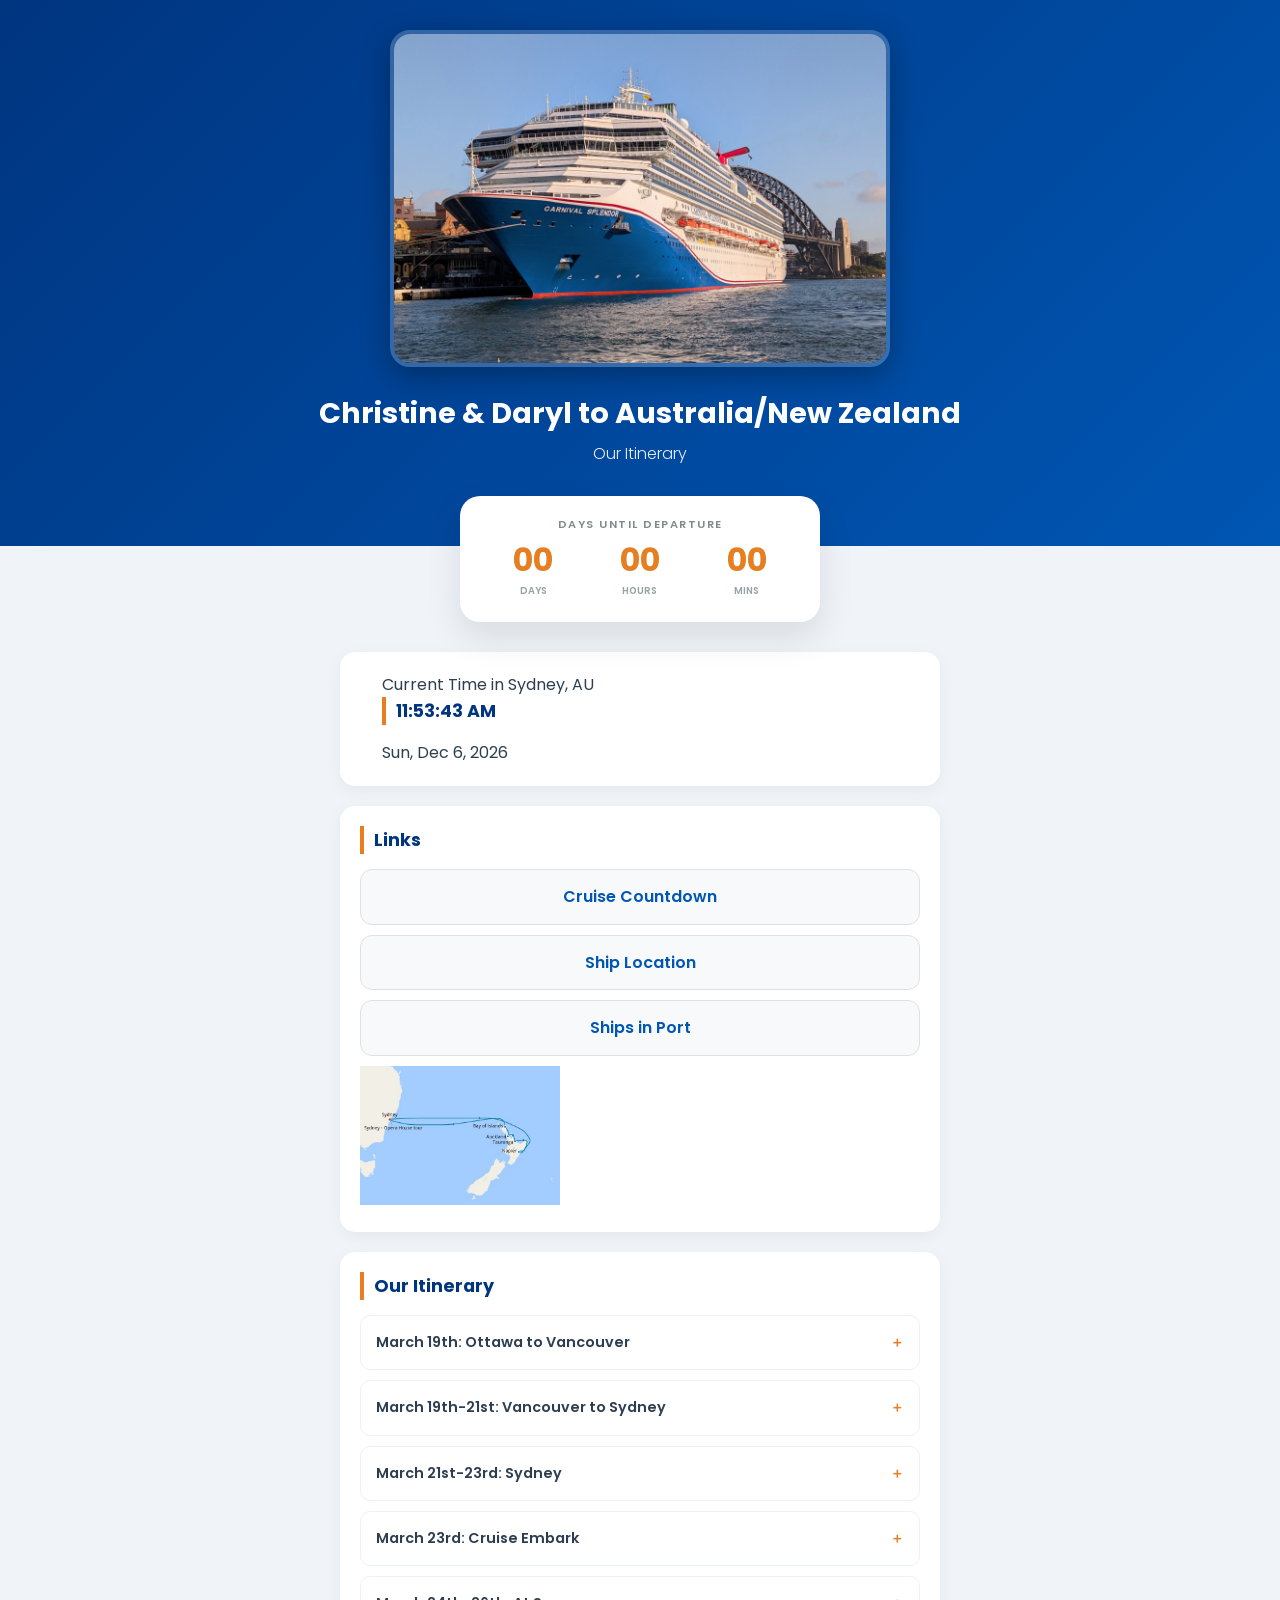
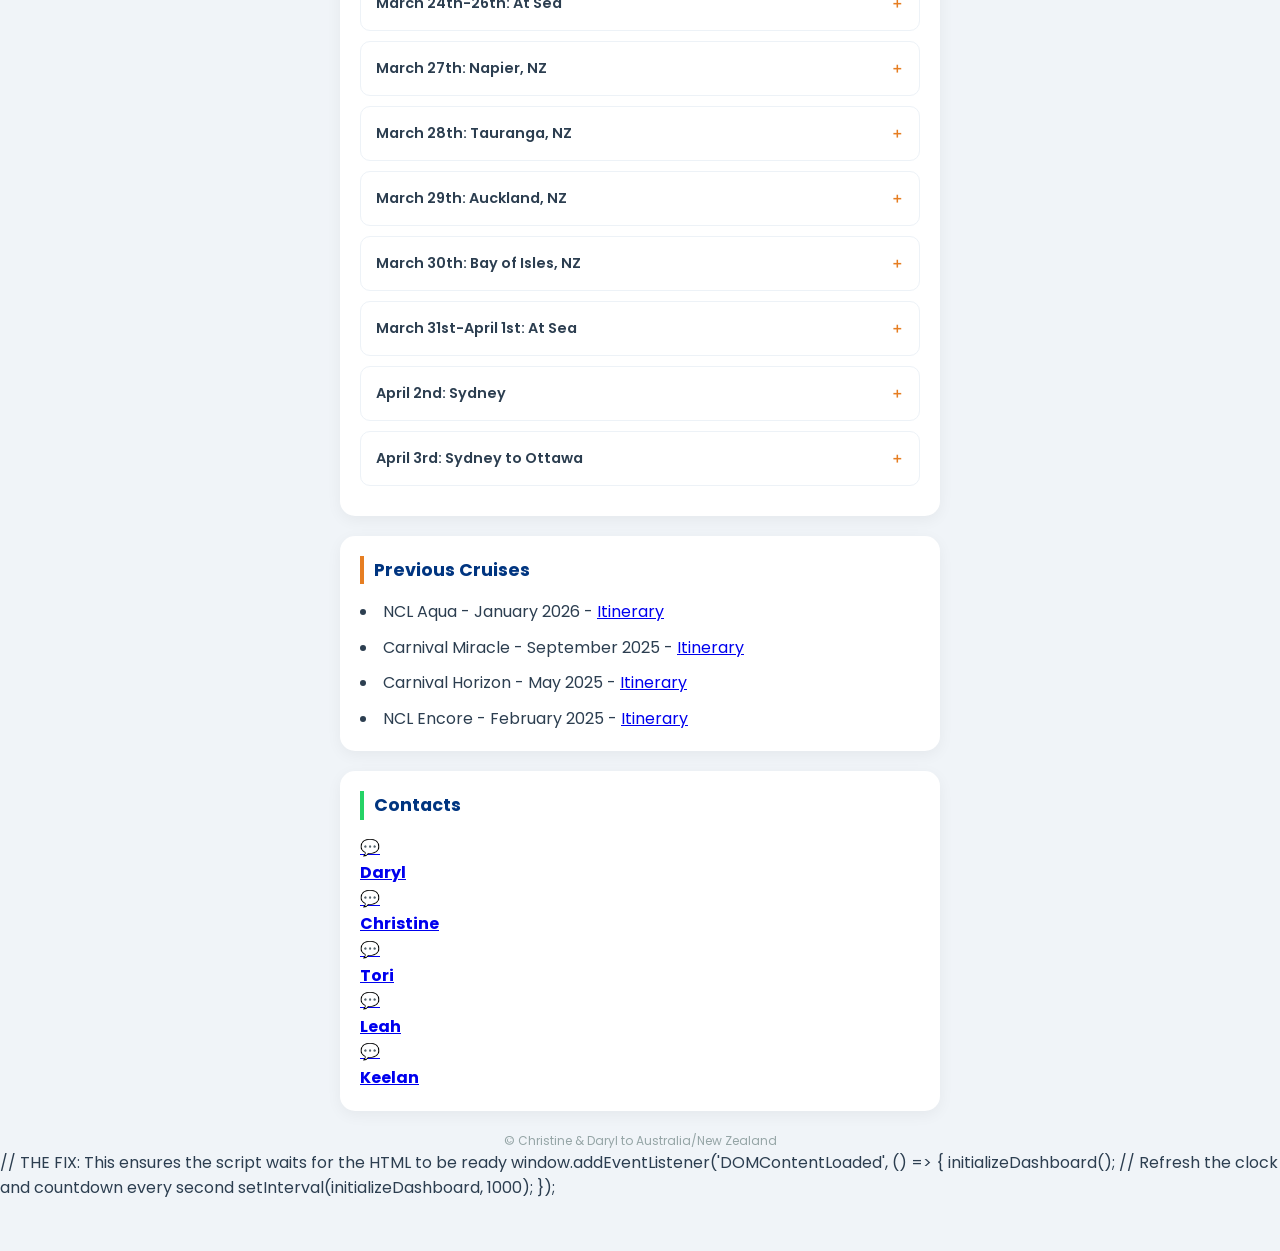
==== index.html @ aeb668e0 "Add files via upload" ====
<!DOCTYPE html>
<html lang="en">
<head>
    <meta charset="UTF-8">
    <meta name="viewport" content="width=device-width, initial-scale=1.0">
    <title>Christine & Daryl to Australia/New Zealand</title>
    <link href="https://fonts.googleapis.com/css2?family=Poppins:wght@400;600;700&display=swap" rel="stylesheet">
    
    <style>
        /* --- 1. GLOBAL RESET & BASE --- */
        * { margin: 0; padding: 0; box-sizing: border-box; }
        
        body {
            font-family: 'Poppins', sans-serif;
            background-color: #f0f4f8;
            color: #2c3e50;
            line-height: 1.6;
            padding-bottom: 40px;
        }

        /* --- 2. HEADER & HERO IMAGE --- */
        header {
            background: linear-gradient(135deg, #003580 0%, #0056b3 100%);
            color: white;
            padding: 30px 20px 80px 20px; /* Space for countdown overlap */
            text-align: center;
        }

        .hero-container {
            max-width: 500px;
            margin: 0 auto 15px auto;
        }

        .hero-img {
            width: 100%;
            height: auto;
            border-radius: 20px;
            border: 4px solid rgba(255, 255, 255, 0.2);
            box-shadow: 0 10px 30px rgba(0,0,0,0.3);
        }

        header h1 { font-size: 1.8rem; margin-bottom: 5px; }
        header p { font-weight: 300; opacity: 0.9; }

        /* --- 3. COUNTDOWN CARD --- */
        .countdown-wrap {
            max-width: 400px;
            margin: -50px auto 30px auto;
            padding: 0 20px;
            position: relative;
            z-index: 10;
        }

        .countdown-card {
            background: white;
            padding: 20px;
            border-radius: 20px;
            text-align: center;
            box-shadow: 0 15px 35px rgba(0,0,0,0.1);
        }

        .countdown-label {
            font-size: 0.7rem;
            text-transform: uppercase;
            letter-spacing: 1.5px;
            color: #7f8c8d;
            margin-bottom: 10px;
            font-weight: 600;
        }

        #timer { display: flex; justify-content: space-around; }
        .time-num { display: block; font-size: 2rem; font-weight: 700; color: #e67e22; line-height: 1; }
        .label { font-size: 0.6rem; color: #95a5a6; text-transform: uppercase; font-weight: 600; }

        /* --- 4. CONTENT LAYOUT --- */
        .container { width: 92%; max-width: 600px; margin: 0 auto; }
        
        .card {
            background: white;
            padding: 20px;
            border-radius: 15px;
            margin-bottom: 20px;
            box-shadow: 0 4px 15px rgba(0,0,0,0.05);
        }

        h2 { font-size: 1.1rem; color: #003580; margin-bottom: 15px; border-left: 4px solid #e67e22; padding-left: 10px; }

        /* --- 5. BUTTON STACK --- */
        .btn-stack { display: flex; flex-direction: column; gap: 10px; }
        .btn {
            text-decoration: none;
            padding: 14px;
            border-radius: 12px;
            text-align: center;
            font-weight: 600;
            background: #f8f9fa;
            color: #0056b3;
            border: 1px solid #dee2e6;
            transition: 0.2s;
        }
        .btn.primary { background: #003580; color: white; border: none; }
        .btn:active { transform: scale(0.98); }

        /* --- 6. ACCORDION ITINERARY --- */
        details {
            background: #fdfdfd;
            border: 1px solid #edf2f7;
            border-radius: 10px;
            margin-bottom: 10px;
        }

        summary {
            padding: 15px;
            cursor: pointer;
            display: flex;
            justify-content: space-between;
            align-items: center;
            font-size: 0.9rem;
            font-weight: 600;
            list-style: none;
        }

        summary::after { content: '＋'; color: #e67e22; }
        details[open] summary::after { content: '－'; }

        .details-content { padding: 0 15px 15px 15px; font-size: 0.85rem; color: #4a5568; }

        .info-links { display: flex; flex-direction: column; gap: 8px; margin-top: 10px; }
        .info-links a {
            color: #0056b3;
            text-decoration: none;
            font-weight: 600;
            background: #f0f7ff;
            padding: 8px 12px;
            border-radius: 6px;
            text-align: center;
        }

        footer { text-align: center; color: #95a5a6; font-size: 0.75rem; margin-top: 20px; }
		/* --- BASE STYLES --- */
        * { margin: 0; padding: 0; box-sizing: border-box; }
        body { font-family: 'Poppins', sans-serif; background-color: #f0f4f8; padding-bottom: 50px; }
        .container { width: 92%; max-width: 600px; margin: 0 auto; }
        .card { background: white; padding: 20px; border-radius: 15px; margin-bottom: 20px; box-shadow: 0 4px 15px rgba(0,0,0,0.05); }

        /* --- THE ITINERARY ITEMS --- */
        details.itinerary-item {
            background: #ffffff;
            border: 1px solid #edf2f7;
            border-radius: 10px;
            margin-bottom: 10px;
            overflow: hidden;
            display: block;
        }

        summary {
            padding: 15px;
            cursor: pointer;
            display: flex;
            justify-content: space-between;
            align-items: center;
            font-weight: 600;
            list-style: none;
        }

        /* --- THE HIGHLIGHT (TODAY) --- */
        /* We use the full path to ensure it overrides everything */
        html body details.itinerary-item.today-highlight {
            border: 3px solid #f1c40f !important;
            background-color: #fffde7 !important;
            box-shadow: 0 0 20px 5px rgba(241, 196, 15, 0.4) !important;
            position: relative;
            z-index: 99;
        }

        /* The Yellow Badge */
        html body details.itinerary-item.today-highlight summary::before {
            content: "TODAY";
            display: inline-block;
            background-color: #f1c40f !important;
            color: #000 !important;
            font-size: 0.65rem;
            font-weight: 800;
            padding: 4px 8px;
            border-radius: 4px;
            margin-right: 12px;
            line-height: 1;
        }

        /* Ensure the summary background matches when open */
        html body details.itinerary-item.today-highlight[open] summary {
            background-color: #fffde7 !important;
        }

        .details-content { padding: 15px; border-top: 1px solid #f7fafc; }
        .thumb-img { width: 100%; height: 120px; object-fit: cover; border-radius: 8px; margin-bottom: 10px; }
    </style>
</head>
<body>

    <header>
        <div class="hero-container">
            <img src="./images/Carnival_Splendor.jpg" alt="Cruise Ship" class="hero-img">
        </div>
        <h1>Christine & Daryl to Australia/New Zealand</h1>
        <p>Our Itinerary</p>
    </header>

    <div class="countdown-wrap">
        <div class="countdown-card">
            <p class="countdown-label">Days Until Departure</p>
            <div id="timer">
                <div class="time-segment"><span class="time-num" id="days">00</span><span class="label">Days</span></div>
                <div class="time-segment"><span class="time-num" id="hours">00</span><span class="label">Hours</span></div>
                <div class="time-segment"><span class="time-num" id="mins">00</span><span class="label">Mins</span></div>
            </div>
        </div>
    </div>
	
    
</div>
    <main class="container">
	
        <section class="card">
		<div class="container">
			<div id="time-display-card" class="time-card">
				<span class="location-label" id="location-label">Sydney, AUS 🇦🇺</span>
        
				<h2 id="clock-time">00:00:00</h2>
        
				<p id="clock-date">Loading...</p>
			</div>
		</div>
		</section>

        
    </div>
		<section class="card">
            <h2>Links</h2>
            <div class="btn-stack">
                <a href="Splendor-Countdown.html" class="btn" target="_blank">Cruise Countdown</a>
                <a href="https://www.cruisemapper.com/?imo=9333163" class="btn" target="_blank">Ship Location</a>
                <a href="https://www.cruisetimetables.com/portloadscarnivalsplendor-23mar2026-02apr2026.html" class="btn">Ships in Port</a>
				<a href="./images/splendor_itinerary.jpg" target="_blank"><img src="./images/splendor_itinerary.jpg" alt="Thumbnail" style="width: auto; height: auto; max-width: 200px;"></a>
            </div>
        </section>
	</div>
        <section class="card">
            <h2>Our Itinerary</h2>
            
			<details class="itinerary-item" data-date="2026-03-19">
                <summary>March 19th: Ottawa to Vancouver</summary>
                <div class="details-content">
                    <p> YOW Departure: 5:50PM<br>
                        YVR Arrival: 8:00PM</p>
                    <div class="info-links">
                        <a href="https://www.flightaware.com/live/flight/ACA345" target="_blank">YOW - YVR AC345</a>
                    </div>
                </div>
            </details>
            <details class="itinerary-item" data-date="2026-03-20">
                <summary>March 19th-21st: Vancouver to Sydney</summary>
                <div class="details-content">
                    <p> YVR Departure: 10:40PM<br>
                        SYD Arrival: 8:35am </p>
                    <div class="info-links">
                        <a href="https://www.flightaware.com/live/flight/ACA33" target="_blank">YVR - SYD AC33</a>
                    </div>
                </div>
            </details>
            <details class="itinerary-item" data-date="2026-03-21,2026-03-22">
                <summary>March 21st-23rd: Sydney</summary>
                <div class="details-content">
                    <p> Sightseeing<br>
					<a href="https://andersonstours.com.au/activity/large-coach-all-inclusive-blue-mountain-day-tour/">Blue Mountain Tour</a></p>
                    <div class="info-links">
                        <a href="https://www.accuweather.com/en/au/sydney/22889/weather-forecast/22889?city=sydney">Sydney Weather</a>
						<a href="https://maps.app.goo.gl/Uy7MYtoJEv9Wz2nM7">Hotel - YHA Sydney Harbour</a><br>
                    </div>
                </div>
            </details>
			<details class="itinerary-item" data-date="2026-03-23">
                <summary>March 23rd: Cruise Embark</summary>
                <div class="details-content">
                    <p> Port of Sydney - Carnival Splendor<br>
              
                        Departure: 4:00 PM  </p>
                    <div class="info-links">
						<a href="https://www.youtube.com/watch?v=5uZa3-RMFos">Sydney Harbour Webcam</a>
						<a href="https://www.thesebelquaywestsydney.com.au/live-webcam">Sydney Harbour Webcam - alternate</a>
                    </div>
                </div>
            </details>
			<details class="itinerary-item" data-date="2026-03-24,2026-03-25,2026-03-26">
                <summary>March 24th-26th: At Sea</summary>
                <div class="details-content">
                    <p>  </p>
                    <div class="info-links">
                        <a href="https://www.cruisemapper.com/?imo=9333163" class="btn" target="_blank">Ship Location</a>
                    </div>
                </div>
            </details>
			<details class="itinerary-item" data-date="2026-03-27">
                <summary>March 27th: Napier, NZ</summary>
                <div class="details-content">
                    <p> Arrival: 7:00 AM<br>Departure: 3:00 PM </p>
                    <div class="info-links">
                        <a href="https://www.accuweather.com/en/nz/napier/248572/weather-forecast/248572">Napier Weather </a>
                    </div>
                </div>
            </details>
			<details class="itinerary-item" data-date="2026-03-28">
                <summary>March 28th: Tauranga, NZ</summary>
                <div class="details-content">
                    <p> Arrival: 10:00 AM<br>Departure: 9:00 PM<br>
					<a href="https://www.carnival.com/shore-excursions/tauranga/national-kiwi-hatchery--new-zealand-farm-tour-944035">Kiwi Hatchery/Farm Tour </a></p>
                    <div class="info-links">
                        <a href="https://www.accuweather.com/en/nz/tauranga/246959/weather-forecast/246959">Tauranga Weather </a>
                    </div>
                </div>
            </details>
			<details class="itinerary-item" data-date="2026-03-29">
                <summary>March 29th: Auckland, NZ</summary>
                <div class="details-content">
                    <p> Arrival: 8:00 AM<br>
					Departure: 6:00 PM<br>
					<a href="https://www.carnival.com/shore-excursions/auckland/auckland-wine-trail-927001	">Auckland Wine Tour </a>
					 </p>
                    <div class="info-links">
                        <a href="https://www.accuweather.com/en/nz/auckland/252066/weather-forecast/252066">Auckland Weather </a>
                    </div>
                </div>
            </details>
			<details class="itinerary-item" data-date="2026-03-30">
                <summary>March 30th: Bay of Isles, NZ</summary>
                <div class="details-content">
                    <p> Arrival: 7:00 AM<br>Departure: 4:00 PM </p>
                    <div class="info-links">
                        <a href="https://www.accuweather.com/en/nz/russell/249809/weather-forecast/249809">Bay of Isles Weather </a>
                    </div>
                </div>
            </details>
			<details class="itinerary-item" data-date="2026-03-31,2026-04-01">
                <summary>March 31st-April 1st: At Sea</summary>
                <div class="details-content">
                    <p>  </p>
                    <div class="info-links">
                        <a href="https://www.cruisemapper.com/?imo=9333163" class="btn" target="_blank">Ship Location</a>
                    </div>
                </div>
            </details>
			<details class="itinerary-item" data-date="2026-04-02">
                <summary>April 2nd: Sydney</summary>
                <div class="details-content">
                    <p>Sightseeing</p>
                    <div class="info-links">
                        <a href="https://www.accuweather.com/en/au/sydney/22889/weather-forecast/22889?city=sydney">Sydney Weather</a>
						<a href="https://maps.app.goo.gl/Uy7MYtoJEv9Wz2nM7">Hotel - YHA Sydney Harbour</a>
                    </div>
                </div>
            </details>
			<details class="itinerary-item" data-date="2026-04-03,2026-04-04">
                <summary>April 3rd: Sydney to Ottawa</summary>
                <div class="details-content">
                    <p> SYD Departure: 10:20AM<br>
                        YVR Arrival: 6:50AM<br>
						YVR Departure: 8:15AM<br>
                        YOW Arrival: 3:50PM</p>
                    <div class="info-links">
                        <a href="https://www.flightaware.com/live/flight/ACA34" target="_blank">SYD - YVR AC34</a>
						<a href="https://www.flightaware.com/live/flight/ACA342" target="_blank">YVR - YOW AC342</a>
                    </div>
                </div>
            </details>
			
			
        </section>
		<section class="card">
            <h2>Previous Cruises</h2>
            <div class="btn-stack">
                <li>NCL Aqua - January 2026 - <a href="index-aqua-2026.html">Itinerary</a></li>
				<li>Carnival Miracle - September 2025 - <a href="index-miracle-2025.html">Itinerary</a></li>
                <li>Carnival Horizon - May 2025 - <a href="index-horizon-2025.html">Itinerary</a></li>
                <li>NCL Encore - February 2025 -  <a href="index-encore-2025.html">Itinerary</a></li>
            </div>
    </section>
    </main>
	
	<div class="container">
    <div class="card">
        <h2 style="border-left-color: #25D366;">Contacts</h2>
        <div class="whatsapp-grid">
            <a href="https://wa.me/6138580084" class="wa-btn" target="_blank">
                <span class="wa-icon">💬</span>
                <div class="wa-info">
                    <strong>Daryl</strong>
                </div>
            </a>
            <a href="https://wa.me/6138980151" class="wa-btn" target="_blank">
                <span class="wa-icon">💬</span>
                <div class="wa-info">
                    <strong>Christine</strong>
                </div>
            </a>
			 <a href="https://wa.me/6135812176" class="wa-btn" target="_blank">
                <span class="wa-icon">💬</span>
                <div class="wa-info">
                    <strong>Tori</strong>
                </div>
            </a>
            <a href="https://wa.me/3432622176" class="wa-btn" target="_blank">
                <span class="wa-icon">💬</span>
                <div class="wa-info">
                    <strong>Leah</strong>
                </div>
            </a>
            <a href="https://wa.me/3432022187" class="wa-btn" target="_blank">
                <span class="wa-icon">💬</span>
                <div class="wa-info">
                    <strong>Keelan</strong>
                </div>
            </a>
        </div>
    </div>
	</div>
	
    <footer>
        <p>&copy; Christine & Daryl to Australia/New Zealand</p>
    </footer>

 <script>
function updateDashboard() {
    const now = new Date();
    
    // --- 1. DATE RANGE LOGIC ---
    // JavaScript months: 0=Jan, 1=Feb, 2=March
    const isMarch = now.getMonth() === 2;
    const day = now.getDate();
    
    let timeZone = 'Australia/Sydney';
    let labelText = 'Current Time in Sydney, AU';
    let isNZMode = false;

    // Check if between March 26th and March 31st
    if (isMarch && day >= 26 && day <= 31) {
        timeZone = 'Pacific/Auckland';
        labelText = 'Current Time in New Zealand';
        isNZMode = true;
    }

    // --- 2. FORMATTING ---
    const timeOptions = { 
        timeZone: timeZone, 
        hour: 'numeric', minute: '2-digit', second: '2-digit', 
        hour12: true 
    };
    const dateOptions = { 
        timeZone: timeZone, 
        weekday: 'short', day: 'numeric', month: 'short', year: 'numeric' 
    };

    const timeStr = new Intl.DateTimeFormat('en-US', timeOptions).format(now);
    const dateStr = new Intl.DateTimeFormat('en-US', dateOptions).format(now);

    // --- 3. UPDATE THE UI ---
    const labelEl = document.getElementById('location-label');
    const timeEl = document.getElementById('clock-time');
    const dateEl = document.getElementById('clock-date');
    const cardEl = document.getElementById('time-display-card');

    if (labelEl) labelEl.innerText = labelText;
    if (timeEl) timeEl.innerText = timeStr;
    if (dateEl) dateEl.innerText = dateStr;

    // Optional: Visual cue when in NZ mode (Change border color)
    if (isNZMode && cardEl) {
        cardEl.style.borderColor = "#0056b3"; // NZ Blue accent
    }

    // --- 4. ITINERARY HIGHLIGHTING ---
    // We keep the highlighting logic tied to the local date of the user
    const sydneyDateStr = new Intl.DateTimeFormat('en-CA', {
        timeZone: timeZone, // Card highlights based on the active timezone
        year: 'numeric', month: '2-digit', day: '2-digit'
    }).format(now);

    const items = document.querySelectorAll('.itinerary-item');
    items.forEach(item => {
        const dateAttr = item.getAttribute('data-date');
        if (dateAttr) {
            const dateList = dateAttr.split(',').map(d => d.trim());
            if (dateList.includes(sydneyDateStr)) {
                item.classList.add('today-highlight');
                item.setAttribute('open', 'true');
            } else {
                // Remove highlight if it's a different day
                item.classList.remove('today-highlight');
            }
        }
    });

    // --- 5. CRUISE COUNTDOWN ---
    const target = new Date("March 19, 2026 17:50:00").getTime();
    const diff = target - now.getTime();
    if (diff > 0 && document.getElementById("days")) {
        document.getElementById("days").innerText = Math.floor(diff / (1000 * 60 * 60 * 24));
        document.getElementById("hours").innerText = Math.floor((diff % (1000 * 60 * 60 * 24)) / (1000 * 60 * 60));
        document.getElementById("mins").innerText = Math.floor((diff % (1000 * 60 * 60)) / (1000 * 60));
    }
}

// Start the dashboard
window.addEventListener('DOMContentLoaded', () => {
    updateDashboard();
    setInterval(updateDashboard, 1000);
});
</script>

// THE FIX: This ensures the script waits for the HTML to be ready
window.addEventListener('DOMContentLoaded', () => {
    initializeDashboard();
    // Refresh the clock and countdown every second
    setInterval(initializeDashboard, 1000);
});
</script>
	



</body>
</html>
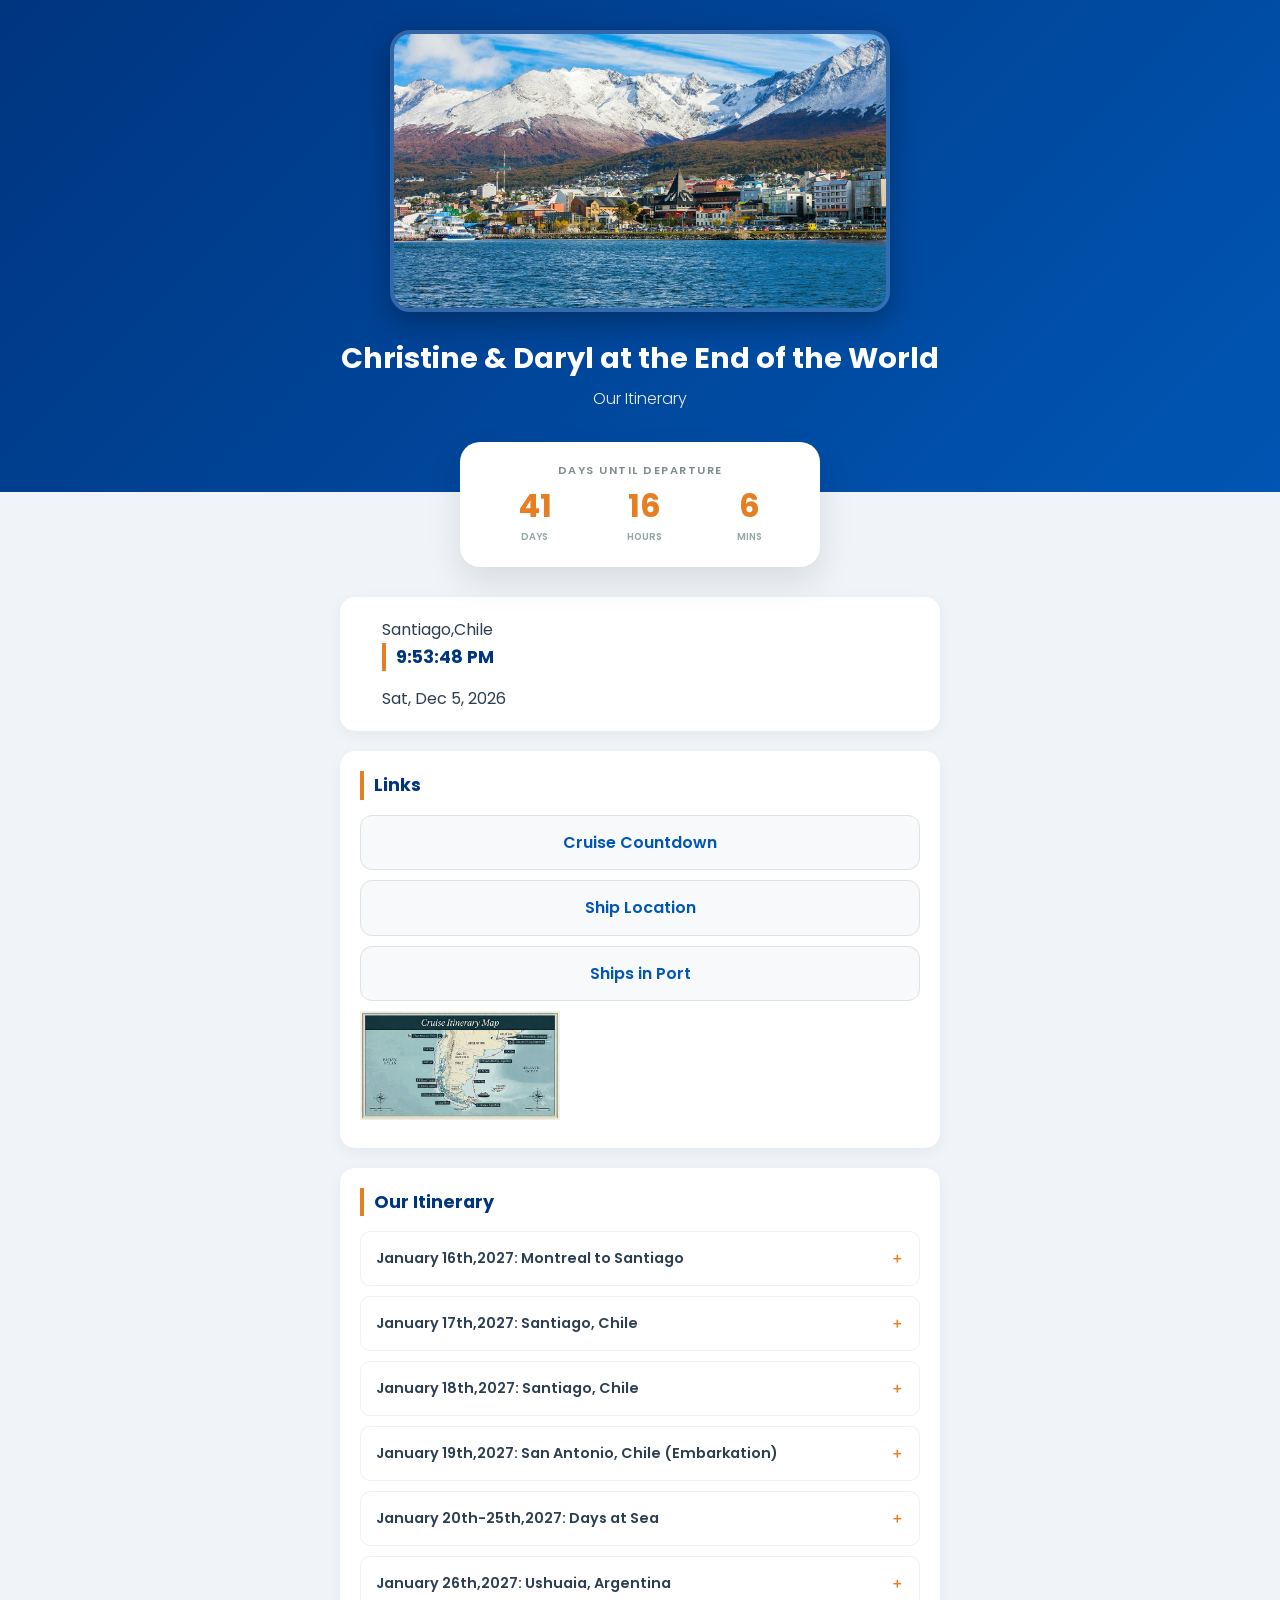
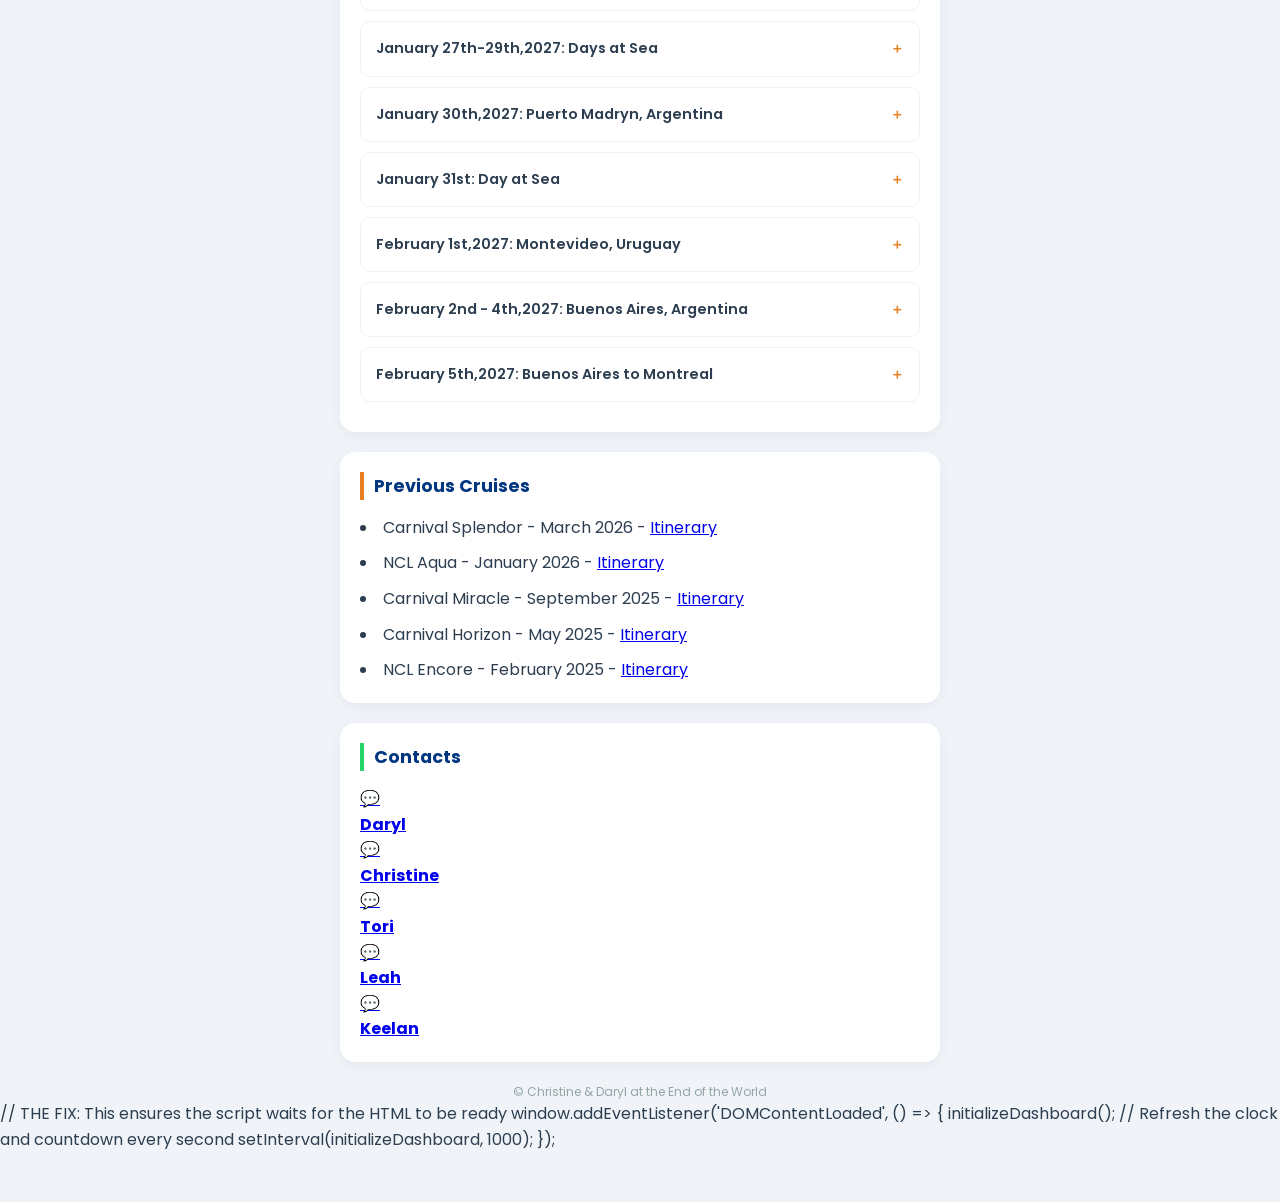
==== commit 35dd5c06: "Add files via upload" ====
--- a/index.html
+++ b/index.html
@@ -3,7 +3,7 @@
 <head>
     <meta charset="UTF-8">
     <meta name="viewport" content="width=device-width, initial-scale=1.0">
-    <title>Christine & Daryl to Australia/New Zealand</title>
+    <title>Christine & Daryl at the End of the World</title>
     <link href="https://fonts.googleapis.com/css2?family=Poppins:wght@400;600;700&display=swap" rel="stylesheet">
     
     <style>
@@ -200,9 +200,9 @@
 
     <header>
         <div class="hero-container">
-            <img src="./images/Carnival_Splendor.jpg" alt="Cruise Ship" class="hero-img">
+            <img src="./images/Firenze/Patagonia2.jpg" alt="Cruise Ship" class="hero-img">
         </div>
-        <h1>Christine & Daryl to Australia/New Zealand</h1>
+        <h1>Christine & Daryl at the End of the World</h1>
         <p>Our Itinerary</p>
     </header>
 
@@ -224,7 +224,7 @@
         <section class="card">
 		<div class="container">
 			<div id="time-display-card" class="time-card">
-				<span class="location-label" id="location-label">Sydney, AUS 🇦🇺</span>
+				<span class="location-label" id="location-label">Santiago,Chile</span>
         
 				<h2 id="clock-time">00:00:00</h2>
         
@@ -238,146 +238,151 @@
 		<section class="card">
             <h2>Links</h2>
             <div class="btn-stack">
-                <a href="Splendor-Countdown.html" class="btn" target="_blank">Cruise Countdown</a>
-                <a href="https://www.cruisemapper.com/?imo=9333163" class="btn" target="_blank">Ship Location</a>
-                <a href="https://www.cruisetimetables.com/portloadscarnivalsplendor-23mar2026-02apr2026.html" class="btn">Ships in Port</a>
-				<a href="./images/splendor_itinerary.jpg" target="_blank"><img src="./images/splendor_itinerary.jpg" alt="Thumbnail" style="width: auto; height: auto; max-width: 200px;"></a>
+                <a href="Firenze-Countdown.html" class="btn" target="_blank">Cruise Countdown</a>
+                <a href="https://www.cruisemapper.com/?imo=9801691" class="btn" target="_blank">Ship Location</a>
+                <a href="https://www.cruisetimetables.com/portloadscarnivalfirenze-19jan2027-02feb2027.html" class="btn">Ships in Port</a>
+				<a href="./images/Firenze/itinerary.png" target="_blank"><img src="./images/Firenze/itinerary.png" alt="Thumbnail" style="width: auto; height: auto; max-width: 200px;"></a>
             </div>
         </section>
 	</div>
         <section class="card">
             <h2>Our Itinerary</h2>
-            
-			<details class="itinerary-item" data-date="2026-03-19">
-                <summary>March 19th: Ottawa to Vancouver</summary>
-                <div class="details-content">
-                    <p> YOW Departure: 5:50PM<br>
-                        YVR Arrival: 8:00PM</p>
-                    <div class="info-links">
-                        <a href="https://www.flightaware.com/live/flight/ACA345" target="_blank">YOW - YVR AC345</a>
-                    </div>
-                </div>
-            </details>
-            <details class="itinerary-item" data-date="2026-03-20">
-                <summary>March 19th-21st: Vancouver to Sydney</summary>
-                <div class="details-content">
-                    <p> YVR Departure: 10:40PM<br>
-                        SYD Arrival: 8:35am </p>
-                    <div class="info-links">
-                        <a href="https://www.flightaware.com/live/flight/ACA33" target="_blank">YVR - SYD AC33</a>
-                    </div>
-                </div>
-            </details>
-            <details class="itinerary-item" data-date="2026-03-21,2026-03-22">
-                <summary>March 21st-23rd: Sydney</summary>
+
+            <details class="itinerary-item" data-date="2027-01-16">
+                <summary>January 16th,2027: Montreal to Santiago</summary>
+                <div class="details-content">
+                    <p> YUL Departure: 5:45PM<br>
+                        SCL Arrival: 5:55am </p>
+                    <div class="info-links">
+                        <a href="https://www.flightaware.com/live/flight/ACA52" target="_blank">YUL - SCL</a>
+                    </div>
+                </div>
+            </details>
+            <details class="itinerary-item" data-date="2027-01-17">
+                <summary>January 17th,2027: Santiago, Chile</summary>
                 <div class="details-content">
                     <p> Sightseeing<br>
-					<a href="https://andersonstours.com.au/activity/large-coach-all-inclusive-blue-mountain-day-tour/">Blue Mountain Tour</a></p>
-                    <div class="info-links">
-                        <a href="https://www.accuweather.com/en/au/sydney/22889/weather-forecast/22889?city=sydney">Sydney Weather</a>
-						<a href="https://maps.app.goo.gl/Uy7MYtoJEv9Wz2nM7">Hotel - YHA Sydney Harbour</a><br>
-                    </div>
-                </div>
-            </details>
-			<details class="itinerary-item" data-date="2026-03-23">
-                <summary>March 23rd: Cruise Embark</summary>
-                <div class="details-content">
-                    <p> Port of Sydney - Carnival Splendor<br>
-              
-                        Departure: 4:00 PM  </p>
-                    <div class="info-links">
-						<a href="https://www.youtube.com/watch?v=5uZa3-RMFos">Sydney Harbour Webcam</a>
-						<a href="https://www.thesebelquaywestsydney.com.au/live-webcam">Sydney Harbour Webcam - alternate</a>
-                    </div>
-                </div>
-            </details>
-			<details class="itinerary-item" data-date="2026-03-24,2026-03-25,2026-03-26">
-                <summary>March 24th-26th: At Sea</summary>
-                <div class="details-content">
-                    <p>  </p>
-                    <div class="info-links">
-                        <a href="https://www.cruisemapper.com/?imo=9333163" class="btn" target="_blank">Ship Location</a>
-                    </div>
-                </div>
-            </details>
-			<details class="itinerary-item" data-date="2026-03-27">
-                <summary>March 27th: Napier, NZ</summary>
-                <div class="details-content">
-                    <p> Arrival: 7:00 AM<br>Departure: 3:00 PM </p>
-                    <div class="info-links">
-                        <a href="https://www.accuweather.com/en/nz/napier/248572/weather-forecast/248572">Napier Weather </a>
-                    </div>
-                </div>
-            </details>
-			<details class="itinerary-item" data-date="2026-03-28">
-                <summary>March 28th: Tauranga, NZ</summary>
-                <div class="details-content">
-                    <p> Arrival: 10:00 AM<br>Departure: 9:00 PM<br>
-					<a href="https://www.carnival.com/shore-excursions/tauranga/national-kiwi-hatchery--new-zealand-farm-tour-944035">Kiwi Hatchery/Farm Tour </a></p>
-                    <div class="info-links">
-                        <a href="https://www.accuweather.com/en/nz/tauranga/246959/weather-forecast/246959">Tauranga Weather </a>
-                    </div>
-                </div>
-            </details>
-			<details class="itinerary-item" data-date="2026-03-29">
-                <summary>March 29th: Auckland, NZ</summary>
-                <div class="details-content">
-                    <p> Arrival: 8:00 AM<br>
-					Departure: 6:00 PM<br>
-					<a href="https://www.carnival.com/shore-excursions/auckland/auckland-wine-trail-927001	">Auckland Wine Tour </a>
-					 </p>
-                    <div class="info-links">
-                        <a href="https://www.accuweather.com/en/nz/auckland/252066/weather-forecast/252066">Auckland Weather </a>
-                    </div>
-                </div>
-            </details>
-			<details class="itinerary-item" data-date="2026-03-30">
-                <summary>March 30th: Bay of Isles, NZ</summary>
-                <div class="details-content">
-                    <p> Arrival: 7:00 AM<br>Departure: 4:00 PM </p>
-                    <div class="info-links">
-                        <a href="https://www.accuweather.com/en/nz/russell/249809/weather-forecast/249809">Bay of Isles Weather </a>
-                    </div>
-                </div>
-            </details>
-			<details class="itinerary-item" data-date="2026-03-31,2026-04-01">
-                <summary>March 31st-April 1st: At Sea</summary>
-                <div class="details-content">
-                    <p>  </p>
-                    <div class="info-links">
-                        <a href="https://www.cruisemapper.com/?imo=9333163" class="btn" target="_blank">Ship Location</a>
-                    </div>
-                </div>
-            </details>
-			<details class="itinerary-item" data-date="2026-04-02">
-                <summary>April 2nd: Sydney</summary>
-                <div class="details-content">
-                    <p>Sightseeing</p>
-                    <div class="info-links">
-                        <a href="https://www.accuweather.com/en/au/sydney/22889/weather-forecast/22889?city=sydney">Sydney Weather</a>
-						<a href="https://maps.app.goo.gl/Uy7MYtoJEv9Wz2nM7">Hotel - YHA Sydney Harbour</a>
-                    </div>
-                </div>
-            </details>
-			<details class="itinerary-item" data-date="2026-04-03,2026-04-04">
-                <summary>April 3rd: Sydney to Ottawa</summary>
-                <div class="details-content">
-                    <p> SYD Departure: 10:20AM<br>
-                        YVR Arrival: 6:50AM<br>
-						YVR Departure: 8:15AM<br>
-                        YOW Arrival: 3:50PM</p>
-                    <div class="info-links">
-                        <a href="https://www.flightaware.com/live/flight/ACA34" target="_blank">SYD - YVR AC34</a>
-						<a href="https://www.flightaware.com/live/flight/ACA342" target="_blank">YVR - YOW AC342</a>
-                    </div>
-                </div>
-            </details>
-			
-			
+					
+                    <div class="info-links">
+                        <a href="https://www.accuweather.com/en/cl/santiago/60449/weather-forecast/60449">Santiago Weather</a>
+						
+                    </div>
+                </div>
+            </details>
+			<details class="itinerary-item" data-date="2027-01-18">
+                <summary>January 18th,2027: Santiago, Chile</summary>
+                <div class="details-content">
+                    <p> Sightseeing<br>
+                    <div class="info-links">
+                        <a href="https://www.accuweather.com/en/cl/santiago/60449/weather-forecast/60449">Santiago Weather</a>
+						
+                    </div>
+                </div>
+            </details>
+			<details class="itinerary-item" data-date="2027-01-19">
+                <summary>January 19th,2027: San Antonio, Chile (Embarkation)</summary>
+                <div class="details-content">
+                    <p> <br>
+					<a href="https://www.youtube.com/watch?v=3ZdsA4ucbDw">Harbor Webcam</a></p>
+                    <div class="info-links">
+                        <a href="https://www.accuweather.com/en/cl/san-antonio/56788/weather-forecast/56788">San Antonio Weather</a>
+						
+                    </div>
+                </div>
+            </details>
+			<details class="itinerary-item" data-date="2027-01-20">
+                <summary>January 20th-25th,2027: Days at Sea</summary>
+                <div class="details-content">
+                    <p>January 20 - Cruising<br>
+					<p>January 21 - Darwin Channel<br>
+					<p>January 22 - Chilean Fjords<br>
+					<p>January 23 - Amalia Glacier<br>
+					<p>January 24 - Strait of Magellan<br>
+					<p>January 25 - Cape Horn<br>
+                    <div class="info-links">
+                        <a href="https://www.cruisemapper.com/?imo=9801691" class="btn" target="_blank">Ship Location</a>
+						
+                    </div>
+                </div>
+            </details>
+			<details class="itinerary-item" data-date="2027-01-26">
+                <summary>January 26th,2027: Ushuaia, Argentina</summary>
+                <div class="details-content">
+                    
+                    <div class="info-links">
+                        <a href="https://www.cruisemapper.com/?imo=9801691" class="btn" target="_blank">Ship Location</a>
+						<a href="https://www.accuweather.com/en/ar/ushuaia/6462/weather-forecast/6462">Ushuaia Weather</a>
+                    </div>
+                </div>
+            </details>
+			<details class="itinerary-item" data-date="2027-01-27">
+                <summary>January 27th-29th,2027: Days at Sea</summary>
+                <div class="details-content">
+                   
+                    <div class="info-links">
+                        <a href="https://www.cruisemapper.com/?imo=9801691" class="btn" target="_blank">Ship Location</a>
+						
+                    </div>
+                </div>
+            </details>
+			<details class="itinerary-item" data-date="2027-01-30">
+                <summary>January 30th,2027: Puerto Madryn, Argentina</summary>
+                <div class="details-content">
+                   
+                    <div class="info-links">
+                        <a href="https://www.cruisemapper.com/?imo=9801691" class="btn" target="_blank">Ship Location</a>
+						<a href="https://www.accuweather.com/en/ar/puerto-madryn/8247/weather-forecast/8247">Puerto Madryn Weather</a>
+						
+                    </div>
+                </div>
+            </details>
+			<details class="itinerary-item" data-date="2027-01-31">
+                <summary>January 31st: Day at Sea</summary>
+                <div class="details-content">
+                   
+                    <div class="info-links">
+                        <a href="https://www.cruisemapper.com/?imo=9801691" class="btn" target="_blank">Ship Location</a>
+						
+                    </div>
+                </div>
+            </details>
+			<details class="itinerary-item" data-date="2027-02-01">
+                <summary>February 1st,2027: Montevideo, Uruguay</summary>
+                <div class="details-content">
+                   
+                    <div class="info-links">
+                        <a href="https://www.cruisemapper.com/?imo=9801691" class="btn" target="_blank">Ship Location</a>
+						<a href="https://www.accuweather.com/en/uy/montevideo/349269/weather-forecast/349269">Montevideo Weather</a>
+						
+                    </div>
+                </div>
+            </details>
+			<details class="itinerary-item" data-date="2027-02-02">
+                <summary>February 2nd - 4th,2027: Buenos Aires, Argentina</summary>
+                <div class="details-content">
+                   
+                    <div class="info-links">
+                        <a href="https://www.accuweather.com/en/ar/buenos-aires/7894/weather-forecast/7894">Buenos Aires Weather</a>
+						
+                    </div>
+                </div>
+            </details>
+			<details class="itinerary-item" data-date="2027-02-05">
+                <summary>February 5th,2027: Buenos Aires to Montreal</summary>
+                <div class="details-content">
+                    <p> EZE Departure: 4:45PM<br>
+                        YUL Arrival: 6:15am </p>
+                    <div class="info-links">
+                        <a href="https://www.flightaware.com/live/flight/ACA91" target="_blank">EZE - GRU</a>
+						<a href="https://www.flightaware.com/live/flight/ACA97" target="_blank">GRU - YUL</a>
+                    </div>
+                </div>
+            </details>
         </section>
 		<section class="card">
             <h2>Previous Cruises</h2>
             <div class="btn-stack">
+				<li>Carnival Splendor - March 2026 - <a href="index-splendor-2026.html">Itinerary</a></li>
                 <li>NCL Aqua - January 2026 - <a href="index-aqua-2026.html">Itinerary</a></li>
 				<li>Carnival Miracle - September 2025 - <a href="index-miracle-2025.html">Itinerary</a></li>
                 <li>Carnival Horizon - May 2025 - <a href="index-horizon-2025.html">Itinerary</a></li>
@@ -425,62 +430,42 @@
 	</div>
 	
     <footer>
-        <p>&copy; Christine & Daryl to Australia/New Zealand</p>
+        <p>&copy; Christine & Daryl at the End of the World</p>
     </footer>
 
  <script>
 function updateDashboard() {
     const now = new Date();
-    
-    // --- 1. DATE RANGE LOGIC ---
-    // JavaScript months: 0=Jan, 1=Feb, 2=March
-    const isMarch = now.getMonth() === 2;
-    const day = now.getDate();
-    
-    let timeZone = 'Australia/Sydney';
-    let labelText = 'Current Time in Sydney, AU';
-    let isNZMode = false;
-
-    // Check if between March 26th and March 31st
-    if (isMarch && day >= 26 && day <= 31) {
-        timeZone = 'Pacific/Auckland';
-        labelText = 'Current Time in New Zealand';
-        isNZMode = true;
-    }
+
+    // --- 1. CONFIGURATION ---
+    // Change this to any valid IANA timezone string you want to display
+    // Examples: 'America/New_York', 'Europe/London', 'Asia/Tokyo', 'Australia/Sydney'
+    const TARGET_TIMEZONE = 'America/Santiago'; 
 
     // --- 2. FORMATTING ---
+    // Passing the TARGET_TIMEZONE here forces the clock to show that specific region's time
     const timeOptions = { 
-        timeZone: timeZone, 
+        timeZone: TARGET_TIMEZONE,
         hour: 'numeric', minute: '2-digit', second: '2-digit', 
         hour12: true 
     };
     const dateOptions = { 
-        timeZone: timeZone, 
+        timeZone: TARGET_TIMEZONE,
         weekday: 'short', day: 'numeric', month: 'short', year: 'numeric' 
     };
 
     const timeStr = new Intl.DateTimeFormat('en-US', timeOptions).format(now);
     const dateStr = new Intl.DateTimeFormat('en-US', dateOptions).format(now);
 
-    // --- 3. UPDATE THE UI ---
-    const labelEl = document.getElementById('location-label');
+    // --- 2. UPDATE THE UI ---
     const timeEl = document.getElementById('clock-time');
     const dateEl = document.getElementById('clock-date');
-    const cardEl = document.getElementById('time-display-card');
-
-    if (labelEl) labelEl.innerText = labelText;
+
     if (timeEl) timeEl.innerText = timeStr;
     if (dateEl) dateEl.innerText = dateStr;
 
-    // Optional: Visual cue when in NZ mode (Change border color)
-    if (isNZMode && cardEl) {
-        cardEl.style.borderColor = "#0056b3"; // NZ Blue accent
-    }
-
-    // --- 4. ITINERARY HIGHLIGHTING ---
-    // We keep the highlighting logic tied to the local date of the user
-    const sydneyDateStr = new Intl.DateTimeFormat('en-CA', {
-        timeZone: timeZone, // Card highlights based on the active timezone
+    // --- 3. ITINERARY HIGHLIGHTING ---
+    const localDateStr = new Intl.DateTimeFormat('en-CA', {
         year: 'numeric', month: '2-digit', day: '2-digit'
     }).format(now);
 
@@ -489,18 +474,18 @@
         const dateAttr = item.getAttribute('data-date');
         if (dateAttr) {
             const dateList = dateAttr.split(',').map(d => d.trim());
-            if (dateList.includes(sydneyDateStr)) {
+            if (dateList.includes(localDateStr)) {
                 item.classList.add('today-highlight');
                 item.setAttribute('open', 'true');
             } else {
-                // Remove highlight if it's a different day
                 item.classList.remove('today-highlight');
             }
         }
     });
 
-    // --- 5. CRUISE COUNTDOWN ---
-    const target = new Date("March 19, 2026 17:50:00").getTime();
+    // --- 4. CRUISE COUNTDOWN ---
+    // Updated target date to January 19, 2027
+    const target = new Date("January 16, 2027 17:00:00").getTime();
     const diff = target - now.getTime();
     if (diff > 0 && document.getElementById("days")) {
         document.getElementById("days").innerText = Math.floor(diff / (1000 * 60 * 60 * 24));
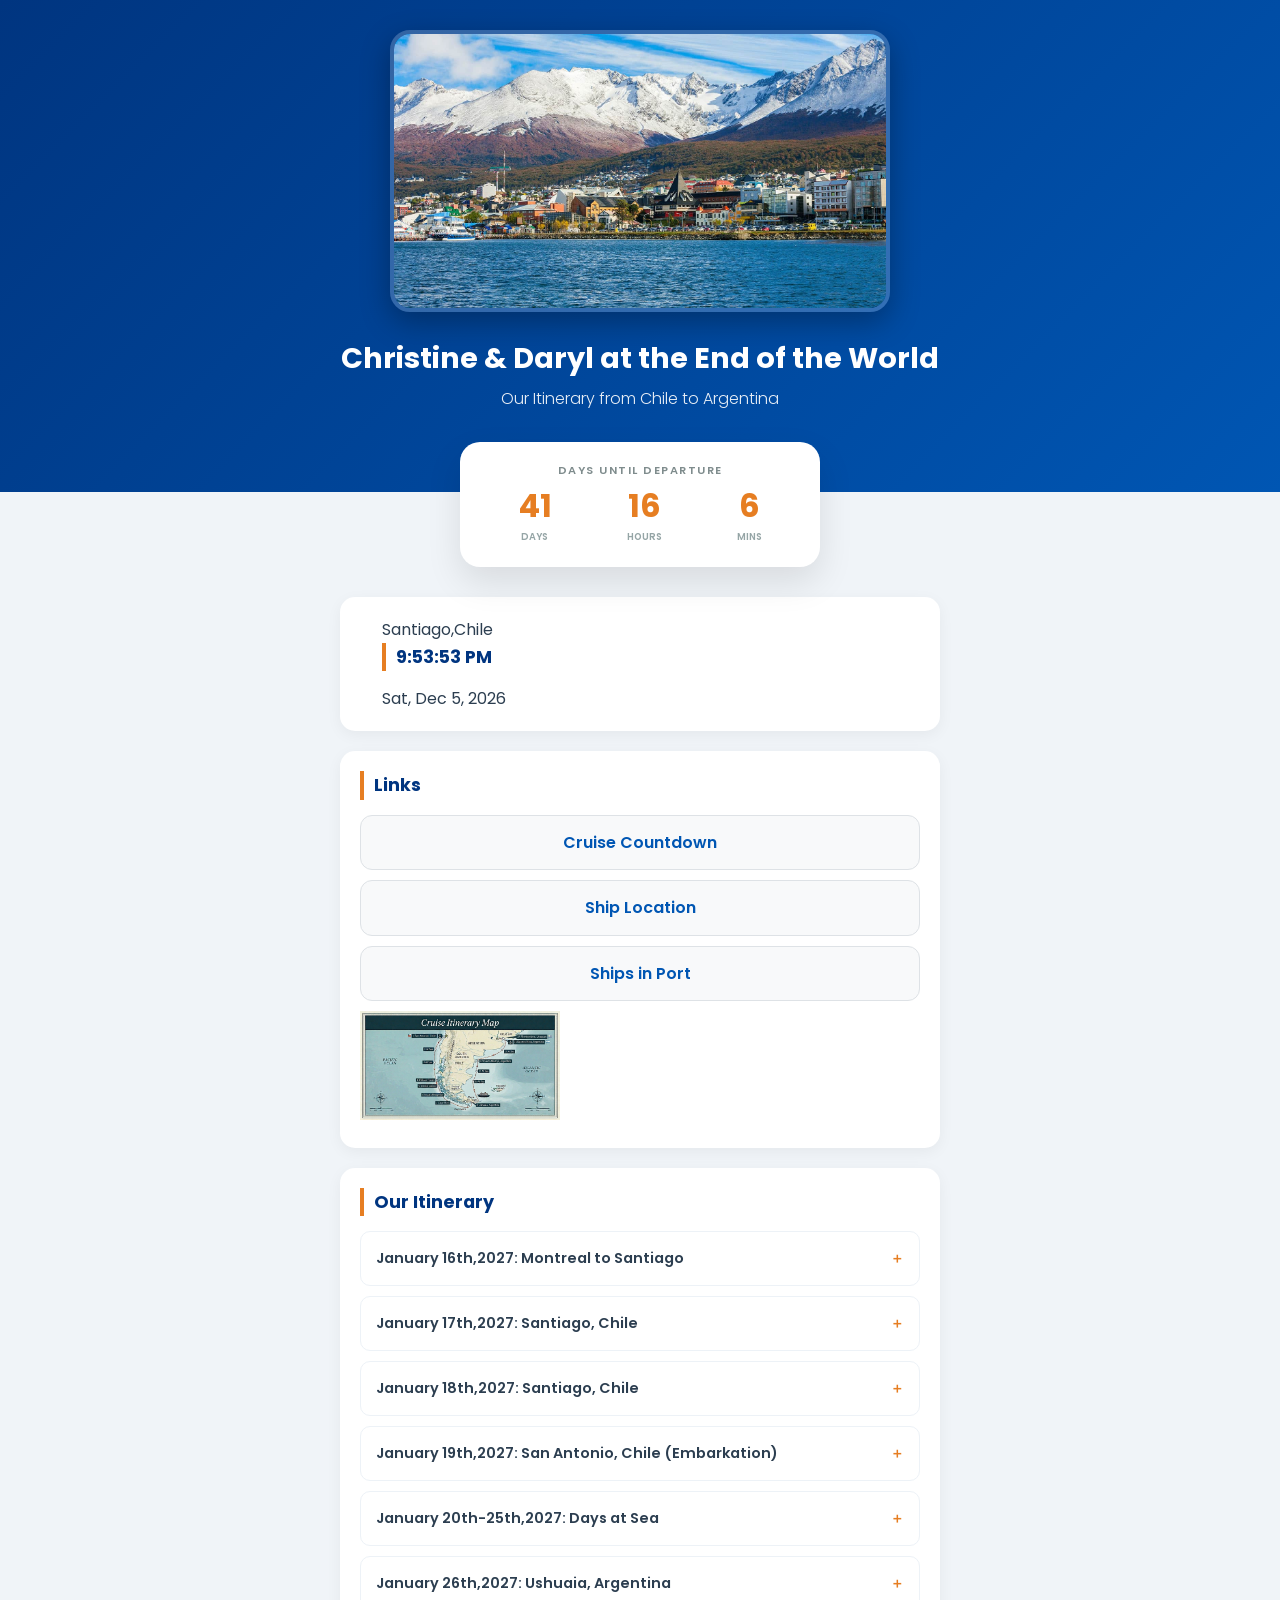
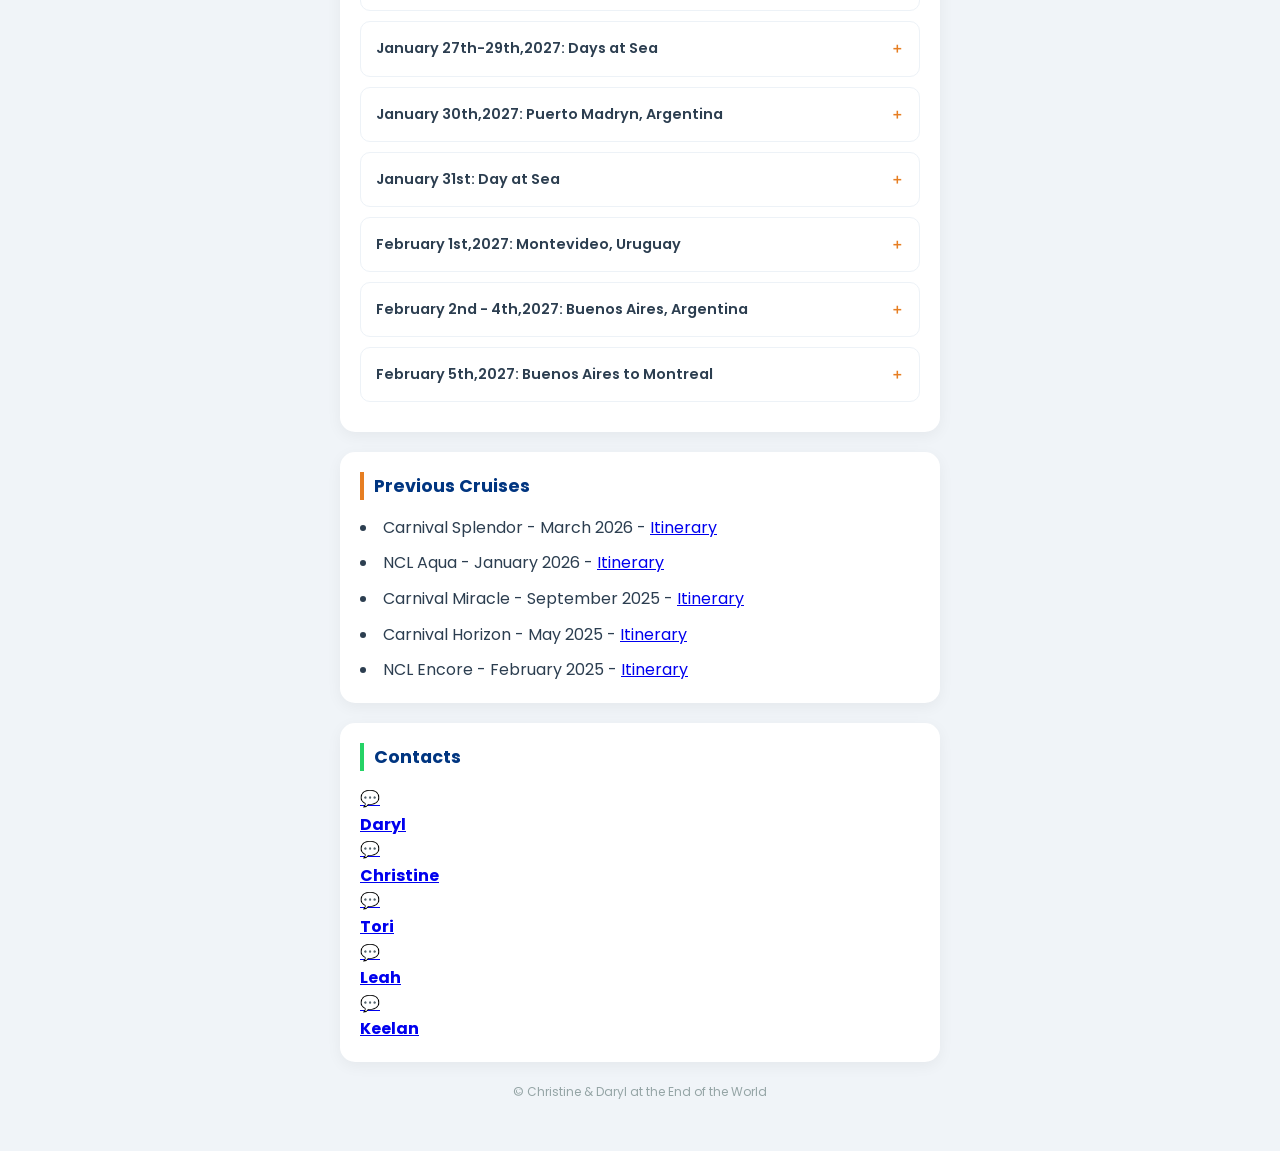
==== commit ca452b60: "Add files via upload" ====
--- a/index.html
+++ b/index.html
@@ -203,7 +203,7 @@
             <img src="./images/Firenze/Patagonia2.jpg" alt="Cruise Ship" class="hero-img">
         </div>
         <h1>Christine & Daryl at the End of the World</h1>
-        <p>Our Itinerary</p>
+        <p>Our Itinerary from Chile to Argentina</p>
     </header>
 
     <div class="countdown-wrap">
@@ -501,14 +501,7 @@
 });
 </script>
 
-// THE FIX: This ensures the script waits for the HTML to be ready
-window.addEventListener('DOMContentLoaded', () => {
-    initializeDashboard();
-    // Refresh the clock and countdown every second
-    setInterval(initializeDashboard, 1000);
-});
-</script>
-	
+
 
 
 
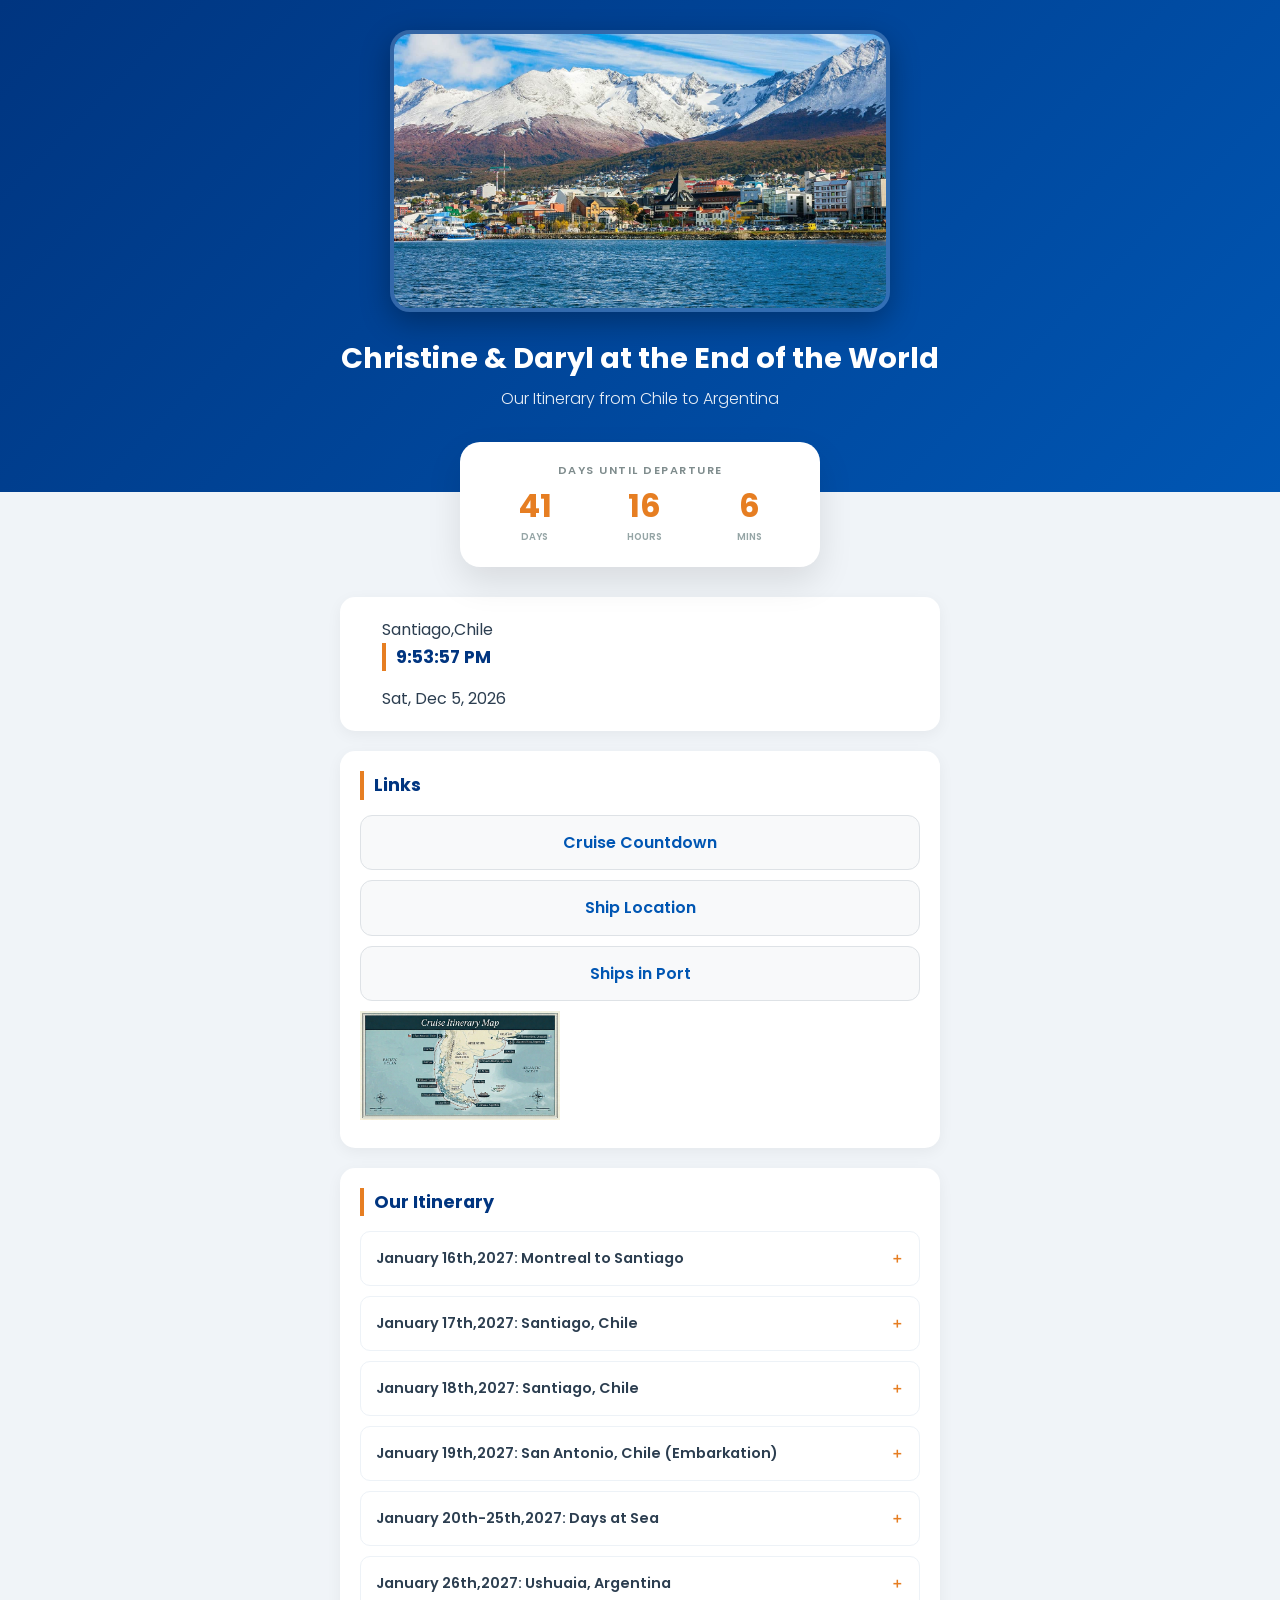
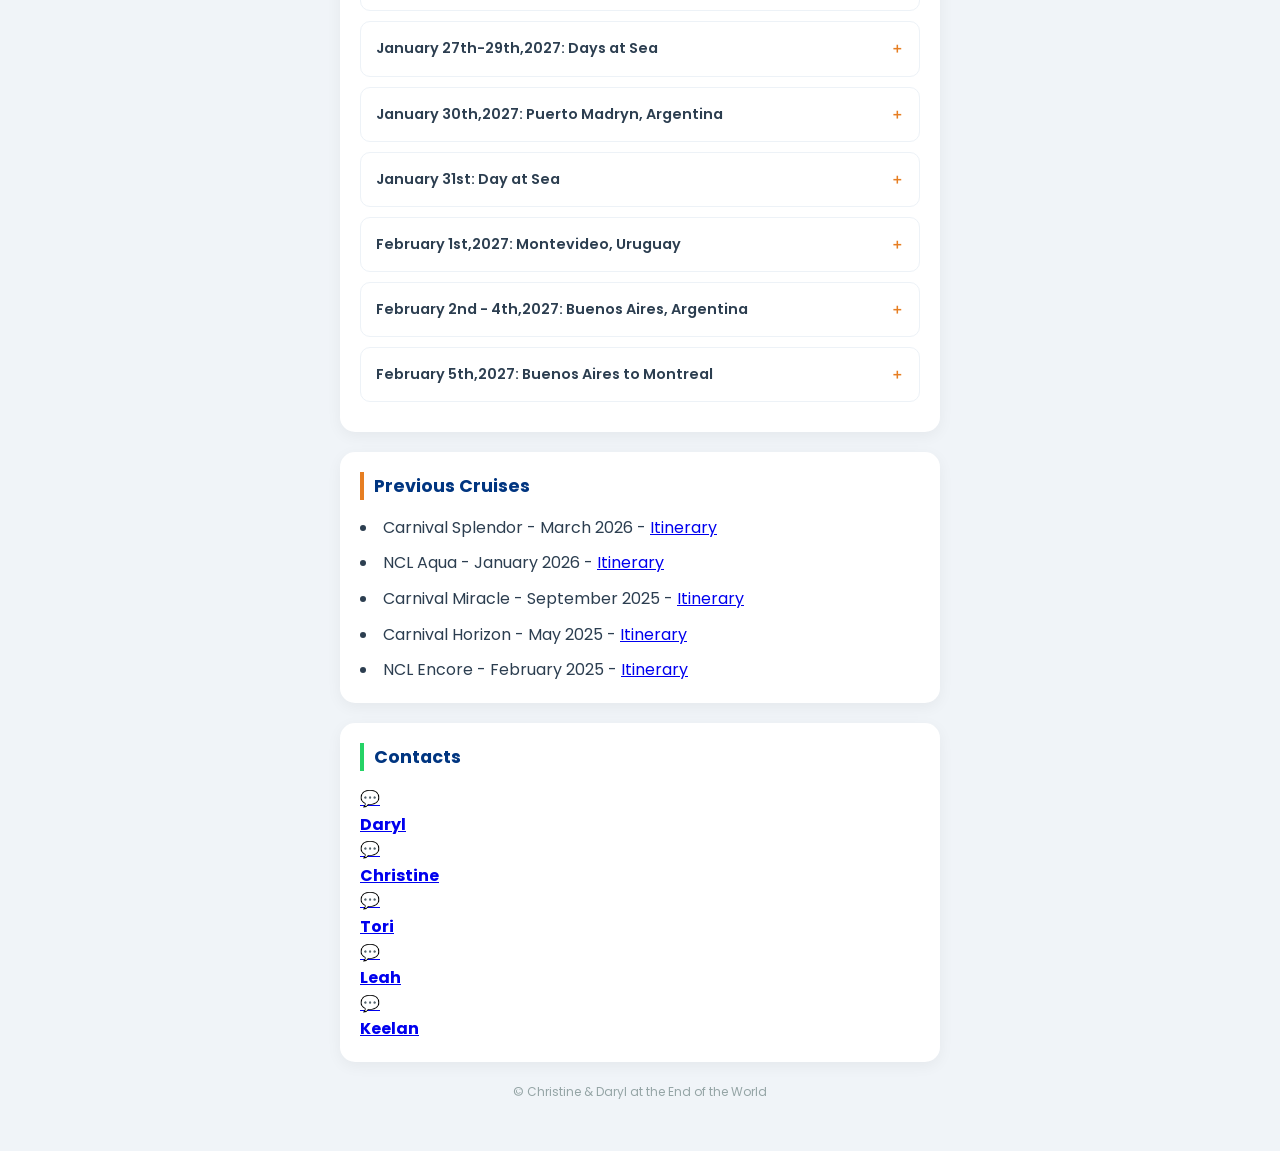
==== commit 2584a9e0: "Add files via upload" ====
--- a/index.html
+++ b/index.html
@@ -252,7 +252,7 @@
                 <summary>January 16th,2027: Montreal to Santiago</summary>
                 <div class="details-content">
                     <p> YUL Departure: 5:45PM<br>
-                        SCL Arrival: 5:55am </p>
+                        SCL Arrival: 6:55am </p>
                     <div class="info-links">
                         <a href="https://www.flightaware.com/live/flight/ACA52" target="_blank">YUL - SCL</a>
                     </div>
@@ -371,7 +371,10 @@
                 <summary>February 5th,2027: Buenos Aires to Montreal</summary>
                 <div class="details-content">
                     <p> EZE Departure: 4:45PM<br>
-                        YUL Arrival: 6:15am </p>
+                        GRU Arrival: 7:25PM<br>
+						
+						GRU Departure: 9:45PM<br>
+						YUL Arrival: 6:15am </p>
                     <div class="info-links">
                         <a href="https://www.flightaware.com/live/flight/ACA91" target="_blank">EZE - GRU</a>
 						<a href="https://www.flightaware.com/live/flight/ACA97" target="_blank">GRU - YUL</a>
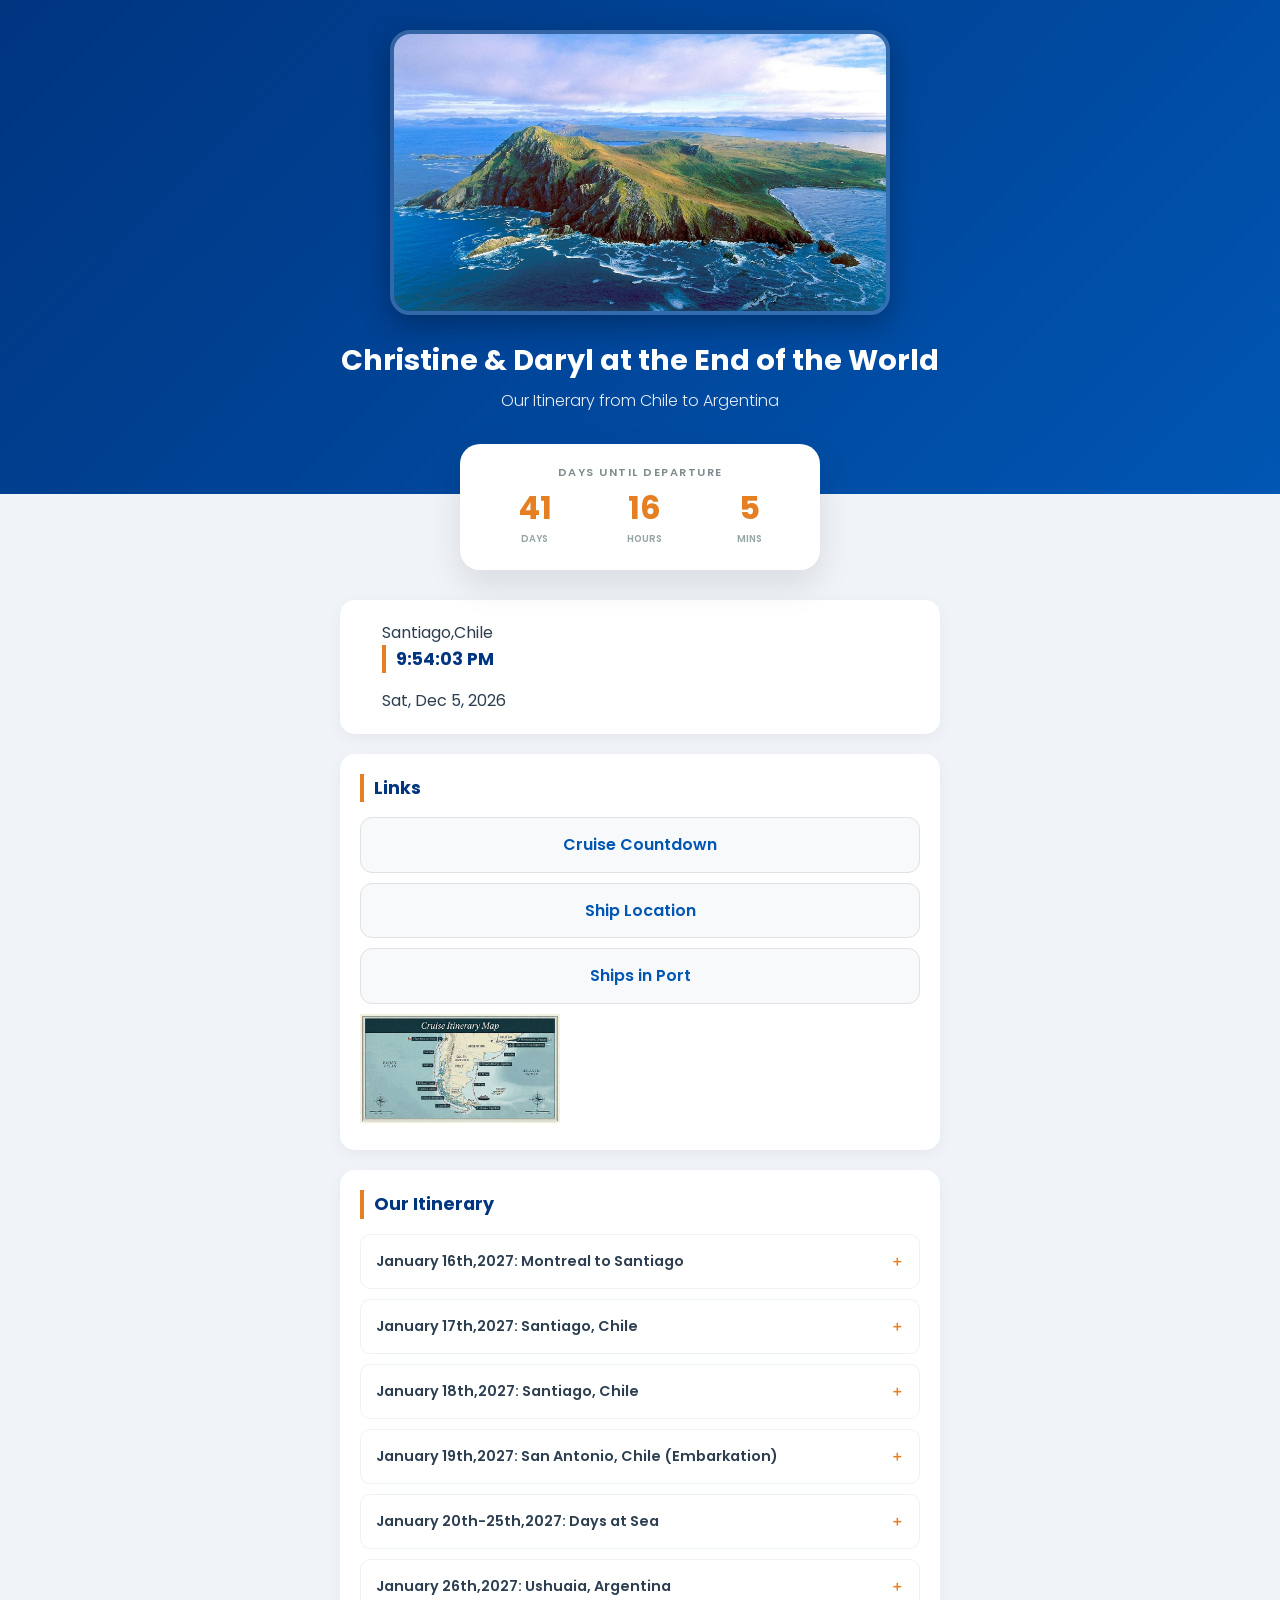
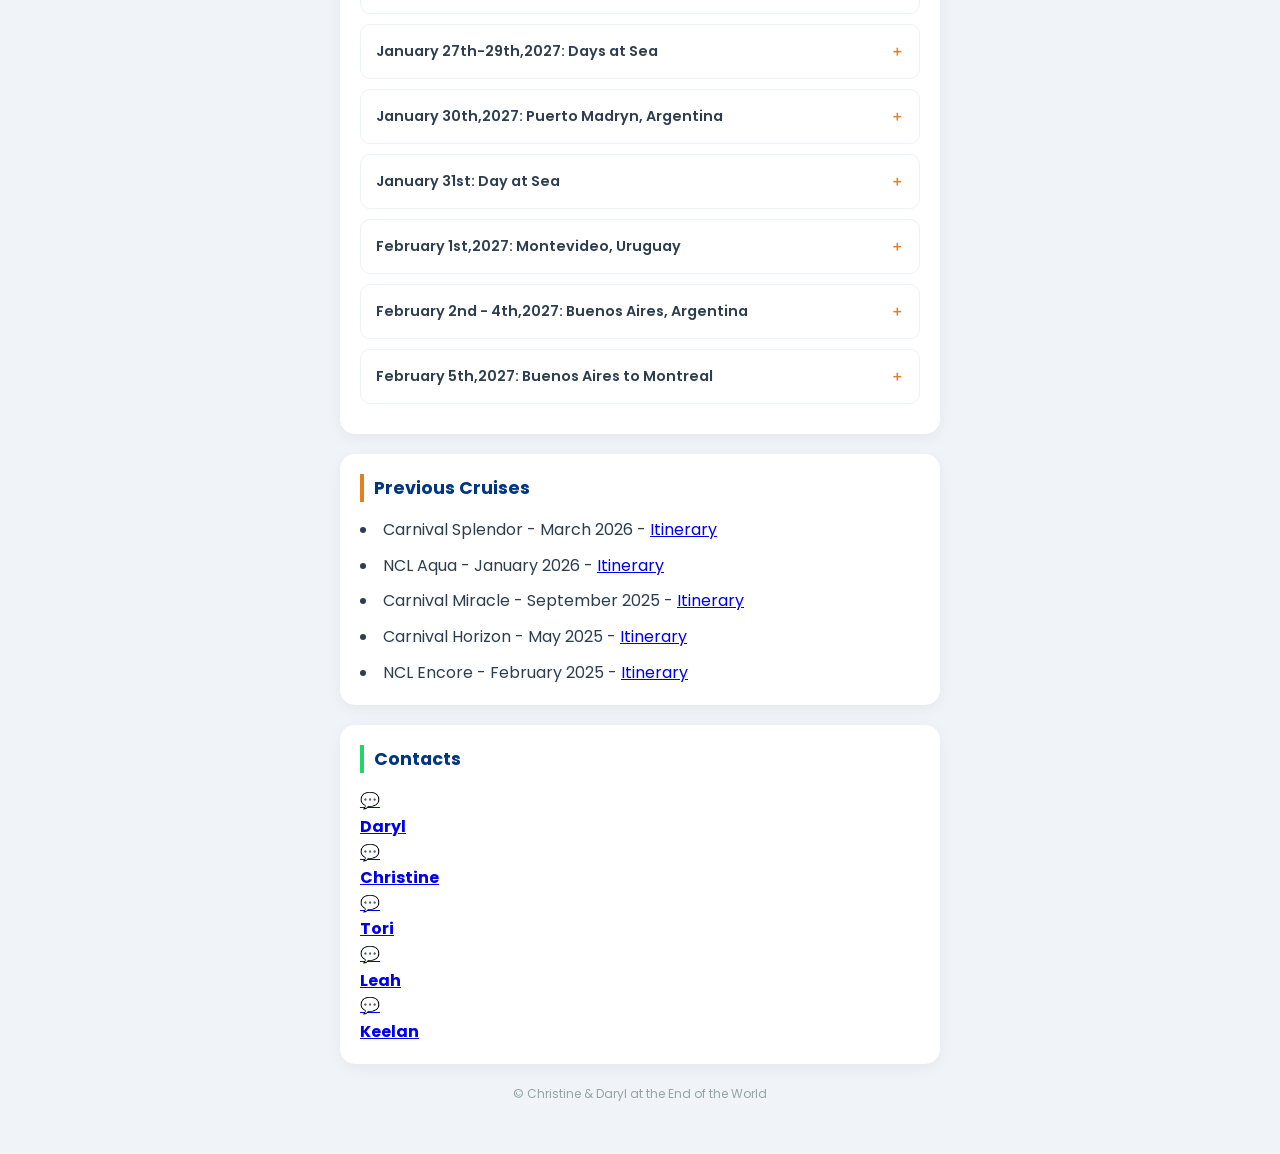
==== commit 891288f6: "Add files via upload" ====
--- a/index.html
+++ b/index.html
@@ -200,7 +200,7 @@
 
     <header>
         <div class="hero-container">
-            <img src="./images/Firenze/Patagonia2.jpg" alt="Cruise Ship" class="hero-img">
+            <img id="random-hero" src="./images/Firenze/Patagonia2.jpg" alt="Cruise Ship" class="hero-img">
         </div>
         <h1>Christine & Daryl at the End of the World</h1>
         <p>Our Itinerary from Chile to Argentina</p>
@@ -437,71 +437,88 @@
     </footer>
 
  <script>
-function updateDashboard() {
-    const now = new Date();
-
-    // --- 1. CONFIGURATION ---
-    // Change this to any valid IANA timezone string you want to display
-    // Examples: 'America/New_York', 'Europe/London', 'Asia/Tokyo', 'Australia/Sydney'
-    const TARGET_TIMEZONE = 'America/Santiago'; 
-
-    // --- 2. FORMATTING ---
-    // Passing the TARGET_TIMEZONE here forces the clock to show that specific region's time
-    const timeOptions = { 
-        timeZone: TARGET_TIMEZONE,
-        hour: 'numeric', minute: '2-digit', second: '2-digit', 
-        hour12: true 
-    };
-    const dateOptions = { 
-        timeZone: TARGET_TIMEZONE,
-        weekday: 'short', day: 'numeric', month: 'short', year: 'numeric' 
-    };
-
-    const timeStr = new Intl.DateTimeFormat('en-US', timeOptions).format(now);
-    const dateStr = new Intl.DateTimeFormat('en-US', dateOptions).format(now);
-
-    // --- 2. UPDATE THE UI ---
-    const timeEl = document.getElementById('clock-time');
-    const dateEl = document.getElementById('clock-date');
-
-    if (timeEl) timeEl.innerText = timeStr;
-    if (dateEl) dateEl.innerText = dateStr;
-
-    // --- 3. ITINERARY HIGHLIGHTING ---
-    const localDateStr = new Intl.DateTimeFormat('en-CA', {
-        year: 'numeric', month: '2-digit', day: '2-digit'
-    }).format(now);
-
-    const items = document.querySelectorAll('.itinerary-item');
-    items.forEach(item => {
-        const dateAttr = item.getAttribute('data-date');
-        if (dateAttr) {
-            const dateList = dateAttr.split(',').map(d => d.trim());
-            if (dateList.includes(localDateStr)) {
-                item.classList.add('today-highlight');
-                item.setAttribute('open', 'true');
-            } else {
-                item.classList.remove('today-highlight');
-            }
-        }
-    });
-
-    // --- 4. CRUISE COUNTDOWN ---
-    // Updated target date to January 19, 2027
-    const target = new Date("January 16, 2027 17:00:00").getTime();
-    const diff = target - now.getTime();
-    if (diff > 0 && document.getElementById("days")) {
-        document.getElementById("days").innerText = Math.floor(diff / (1000 * 60 * 60 * 24));
-        document.getElementById("hours").innerText = Math.floor((diff % (1000 * 60 * 60 * 24)) / (1000 * 60 * 60));
-        document.getElementById("mins").innerText = Math.floor((diff % (1000 * 60 * 60)) / (1000 * 60));
-    }
-}
+	
+	function updateDashboard() {
+		const now = new Date();
+	
+		// --- 1. CONFIGURATION ---
+		// Change this to any valid IANA timezone string you want to display
+		// Examples: 'America/New_York', 'Europe/London', 'Asia/Tokyo', 'Australia/Sydney'
+		const TARGET_TIMEZONE = 'America/Santiago'; 
+	
+		// --- 2. FORMATTING ---
+		// Passing the TARGET_TIMEZONE here forces the clock to show that specific region's time
+		const timeOptions = { 
+			timeZone: TARGET_TIMEZONE,
+			hour: 'numeric', minute: '2-digit', second: '2-digit', 
+			hour12: true 
+		};
+		const dateOptions = { 
+			timeZone: TARGET_TIMEZONE,
+			weekday: 'short', day: 'numeric', month: 'short', year: 'numeric' 
+		};
+
+		const timeStr = new Intl.DateTimeFormat('en-US', timeOptions).format(now);
+		const dateStr = new Intl.DateTimeFormat('en-US', dateOptions).format(now);
+
+		// --- 2. UPDATE THE UI ---
+		const timeEl = document.getElementById('clock-time');
+		const dateEl = document.getElementById('clock-date');
+	
+		if (timeEl) timeEl.innerText = timeStr;
+		if (dateEl) dateEl.innerText = dateStr;
+	
+		// --- 3. ITINERARY HIGHLIGHTING ---
+		const localDateStr = new Intl.DateTimeFormat('en-CA', {
+			year: 'numeric', month: '2-digit', day: '2-digit'
+		}).format(now);
+
+		const items = document.querySelectorAll('.itinerary-item');
+		items.forEach(item => {
+			const dateAttr = item.getAttribute('data-date');
+			if (dateAttr) {
+				const dateList = dateAttr.split(',').map(d => d.trim());
+				if (dateList.includes(localDateStr)) {
+					item.classList.add('today-highlight');
+					item.setAttribute('open', 'true');
+				} else {
+					item.classList.remove('today-highlight');
+				}
+			}
+		});
+	
+		// --- 4. CRUISE COUNTDOWN ---
+		// Updated target date to January 19, 2027
+		const target = new Date("January 16, 2027 17:00:00").getTime();
+		const diff = target - now.getTime();
+		if (diff > 0 && document.getElementById("days")) {
+			document.getElementById("days").innerText = Math.floor(diff / (1000 * 60 * 60 * 24));
+			document.getElementById("hours").innerText = Math.floor((diff % (1000 * 60 * 60 * 24)) / (1000 * 60 * 60));
+			document.getElementById("mins").innerText = Math.floor((diff % (1000 * 60 * 60)) / (1000 * 60));
+		}
+		
+	}
 
 // Start the dashboard
 window.addEventListener('DOMContentLoaded', () => {
     updateDashboard();
     setInterval(updateDashboard, 1000);
+	
+	  // Picks a random Patagonia photo once per page load
+    const heroEl = document.getElementById('random-hero');
+    if (heroEl) {
+        const images = [
+            './images/Firenze/Patagonia1.jpg',
+            './images/Firenze/Patagonia2.jpg',
+            './images/Firenze/Patagonia3.jpg',
+            './images/Firenze/Patagonia4.jpg',
+            './images/Firenze/Patagonia5.jpg'
+        ];
+        const randomIndex = Math.floor(Math.random() * images.length);
+        heroEl.src = images[randomIndex];
+    }
 });
+
 </script>
 
 
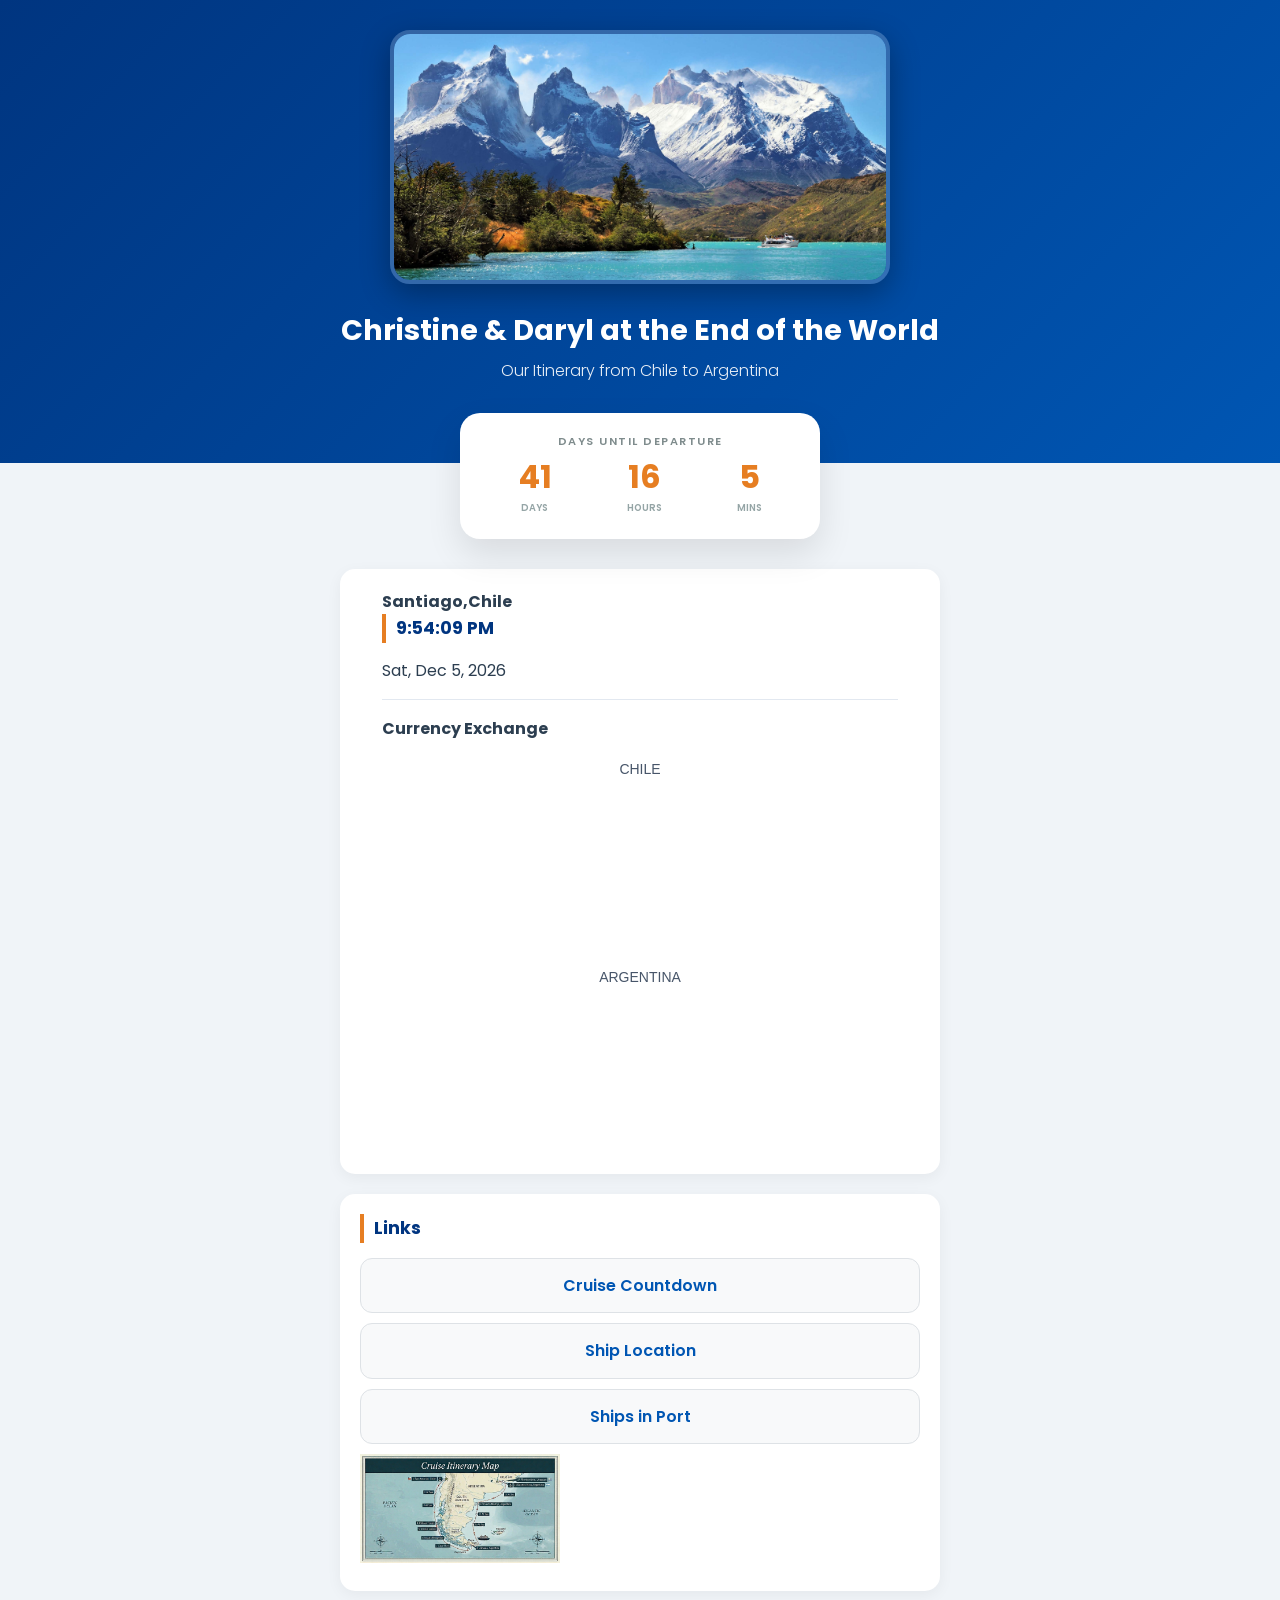
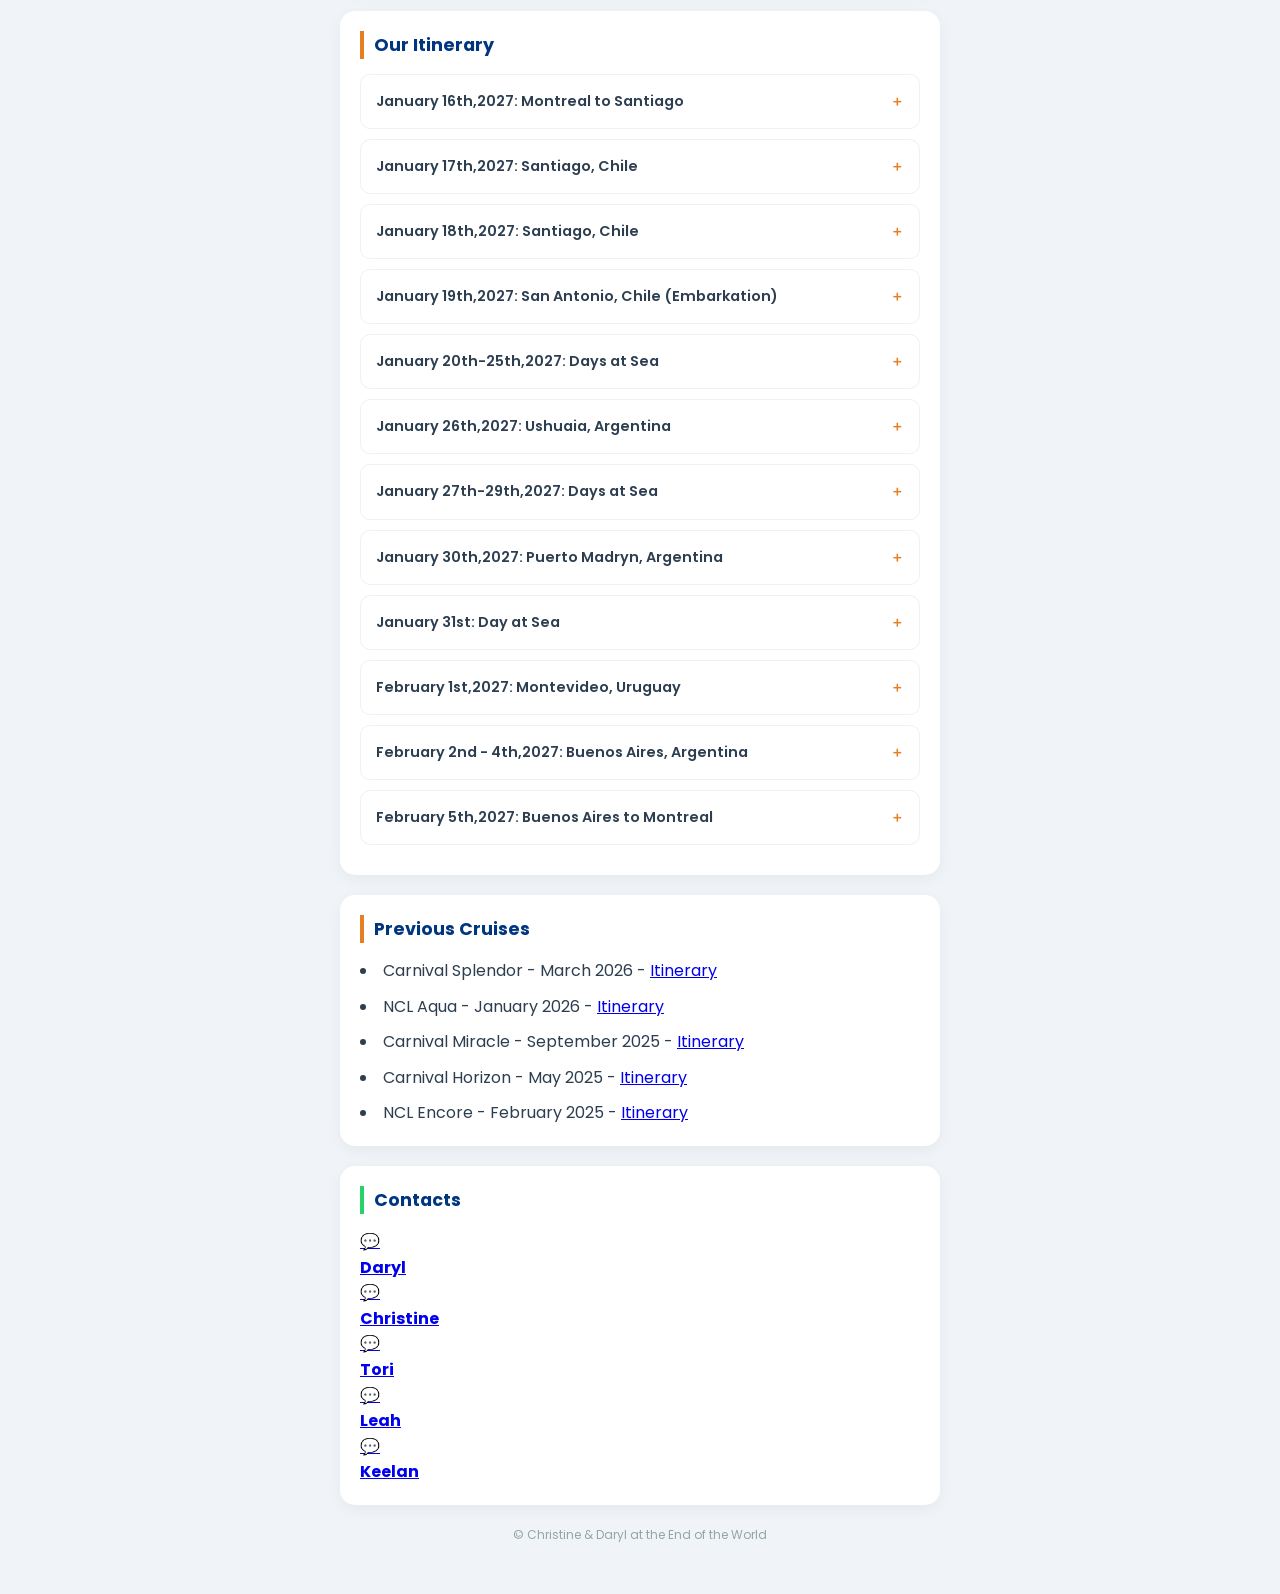
==== commit 5d2e72ce: "Add files via upload" ====
--- a/index.html
+++ b/index.html
@@ -224,12 +224,50 @@
         <section class="card">
 		<div class="container">
 			<div id="time-display-card" class="time-card">
-				<span class="location-label" id="location-label">Santiago,Chile</span>
+				<span class="location-label" id="location-label" style="font-weight: bold;">Santiago,Chile</span>
         
 				<h2 id="clock-time">00:00:00</h2>
         
 				<p id="clock-date">Loading...</p>
 			</div>
+			<hr style="border: 0; border-top: 1px solid #e2e8f0; margin: 16px 0;">
+			<div id="currency-card" class="currency-card">
+			
+			
+			<!-- Mobile-Friendly Flexbox Wrapper -->
+			<div id="currency-card" class="currency-card">
+			<!-- Main Section Header -->
+			<span class="currency-label" id="currency-label" style="display: block; margin-bottom: 16px; font-weight: bold;">Currency Exchange</span>
+			
+			<!-- Mobile-Friendly Row Wrapper -->
+			<div class="iframe-row" style="display: flex; flex-wrap: wrap; gap: 20px; justify-content: center;">
+				
+				<!-- Iframe 1 Block -->
+				<div class="iframe-item" style="display: flex; flex-direction: column; align-items: center; flex: 0 1 250px;">
+					<span class="widget-sublabel" style="font-size: 14px; color: #475569; margin-bottom: 6px; font-weight: 500;">CHILE</span>
+					<iframe
+						src="https://widget.currency.wiki/v3/embed?style=compact&size=small&theme=auto&accent=475569&lang=en-US&from=CAD&to=CLP&amount=1&lock=0&flags=1&labels=0&swap=1&branding=1&brandinglink=1&symbol=1&format=auto&decimals=2&dropdown=top10&width=250&height=160"
+						width="250"
+						height="160"
+						frameborder="0"
+						style="border-radius: 12px; overflow: hidden;"
+					></iframe>
+				</div>
+
+				<!-- Duplicate Iframe 2 Block -->
+				<div class="iframe-item" style="display: flex; flex-direction: column; align-items: center; flex: 0 1 250px;">
+					<span class="widget-sublabel" style="font-size: 14px; color: #475569; margin-bottom: 6px; font-weight: 500;">ARGENTINA</span>
+					<iframe
+						src="https://widget.currency.wiki/v3/embed?style=compact&size=small&theme=auto&accent=475569&lang=en-US&from=CAD&to=ARS&amount=1&lock=0&flags=1&labels=0&swap=1&branding=1&brandinglink=1&symbol=1&format=auto&decimals=2&dropdown=top10&width=250&height=160"
+						width="250"
+						height="160"
+						frameborder="0"
+						style="border-radius: 12px; overflow: hidden;"
+					></iframe>
+				</div>
+
+			</div>
+		
 		</div>
 		</section>
 
@@ -283,7 +321,7 @@
                 <summary>January 19th,2027: San Antonio, Chile (Embarkation)</summary>
                 <div class="details-content">
                     <p> <br>
-					<a href="https://www.youtube.com/watch?v=3ZdsA4ucbDw">Harbor Webcam</a></p>
+					<a href="https://www.webcamhopper.com/map/5955.html">Harbor Webcam</a></p>
                     <div class="info-links">
                         <a href="https://www.accuweather.com/en/cl/san-antonio/56788/weather-forecast/56788">San Antonio Weather</a>
 						
@@ -308,7 +346,8 @@
 			<details class="itinerary-item" data-date="2027-01-26">
                 <summary>January 26th,2027: Ushuaia, Argentina</summary>
                 <div class="details-content">
-                    
+                     <p> <br>
+					<a href="https://www.skylinewebcams.com/en/webcam/argentina/tierra-del-fuego/ushuaia/ushuaia.html">Harbor Webcam</a></p>
                     <div class="info-links">
                         <a href="https://www.cruisemapper.com/?imo=9801691" class="btn" target="_blank">Ship Location</a>
 						<a href="https://www.accuweather.com/en/ar/ushuaia/6462/weather-forecast/6462">Ushuaia Weather</a>
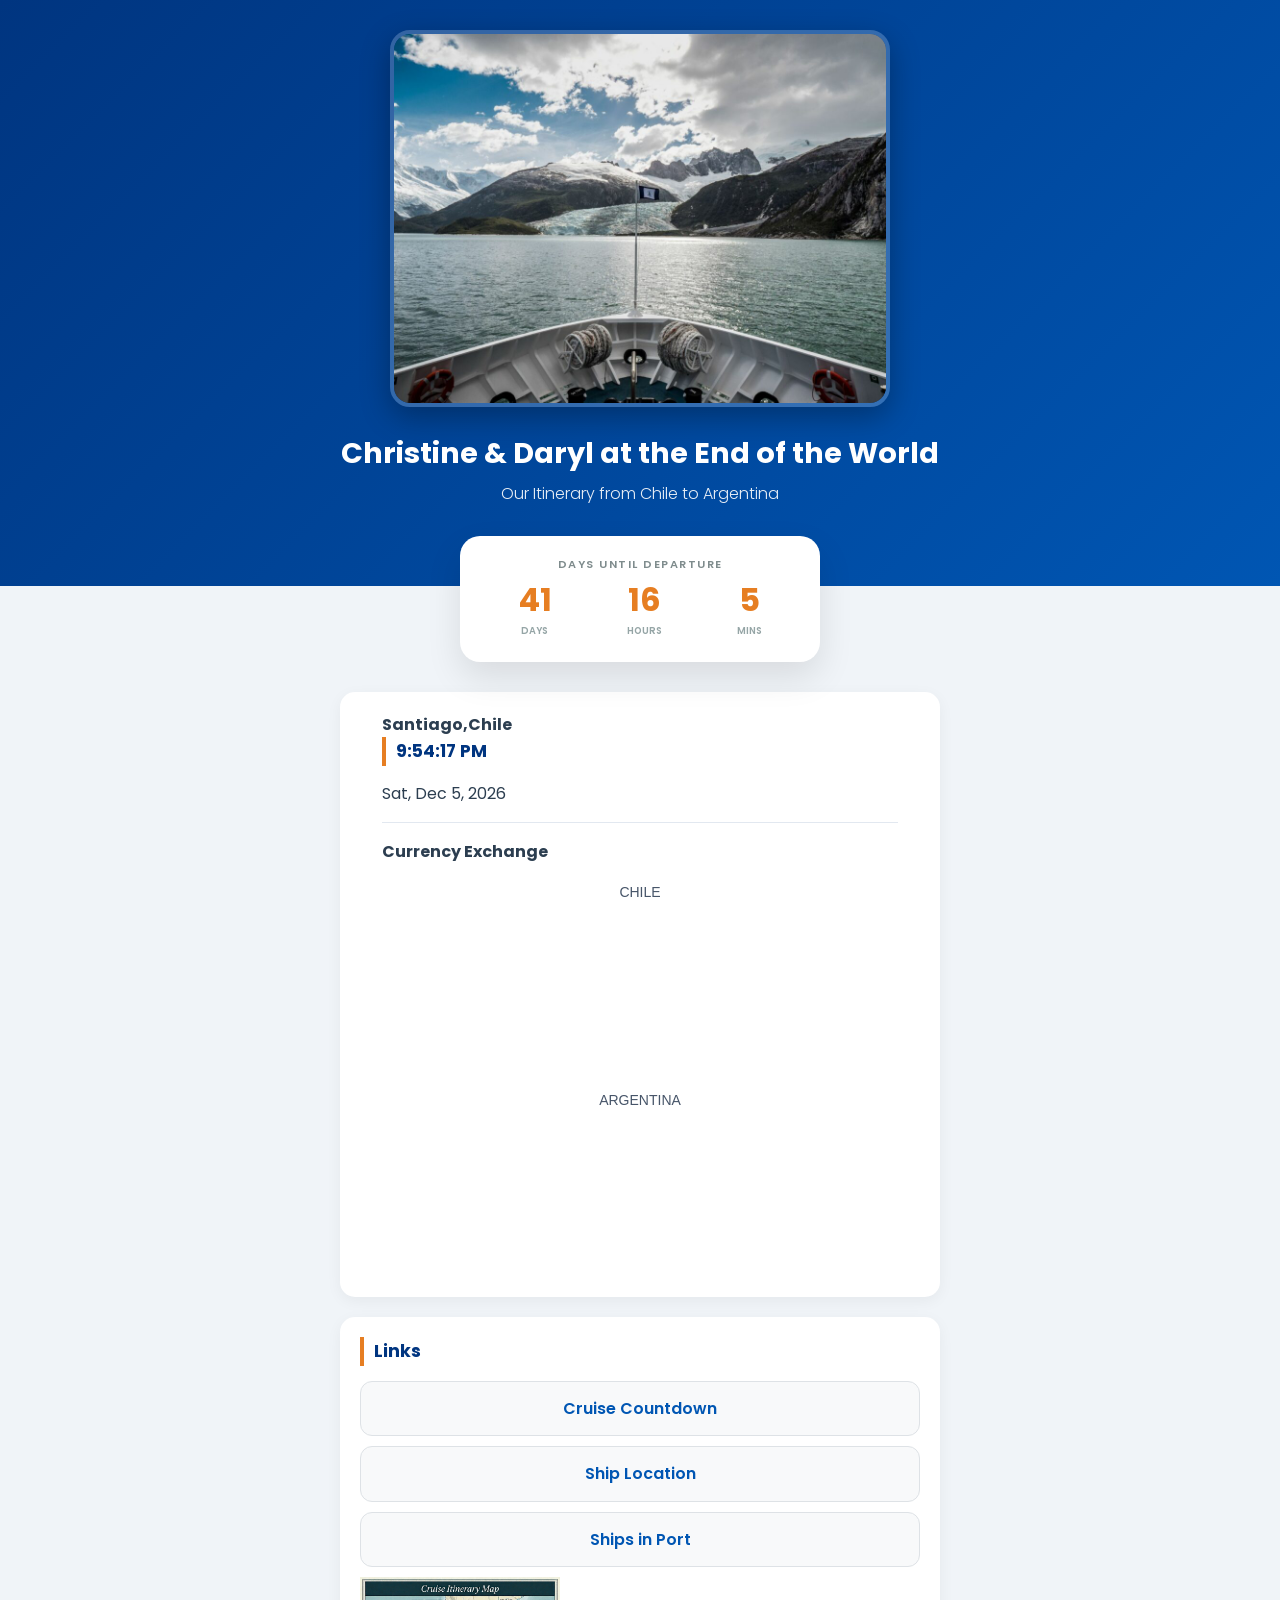
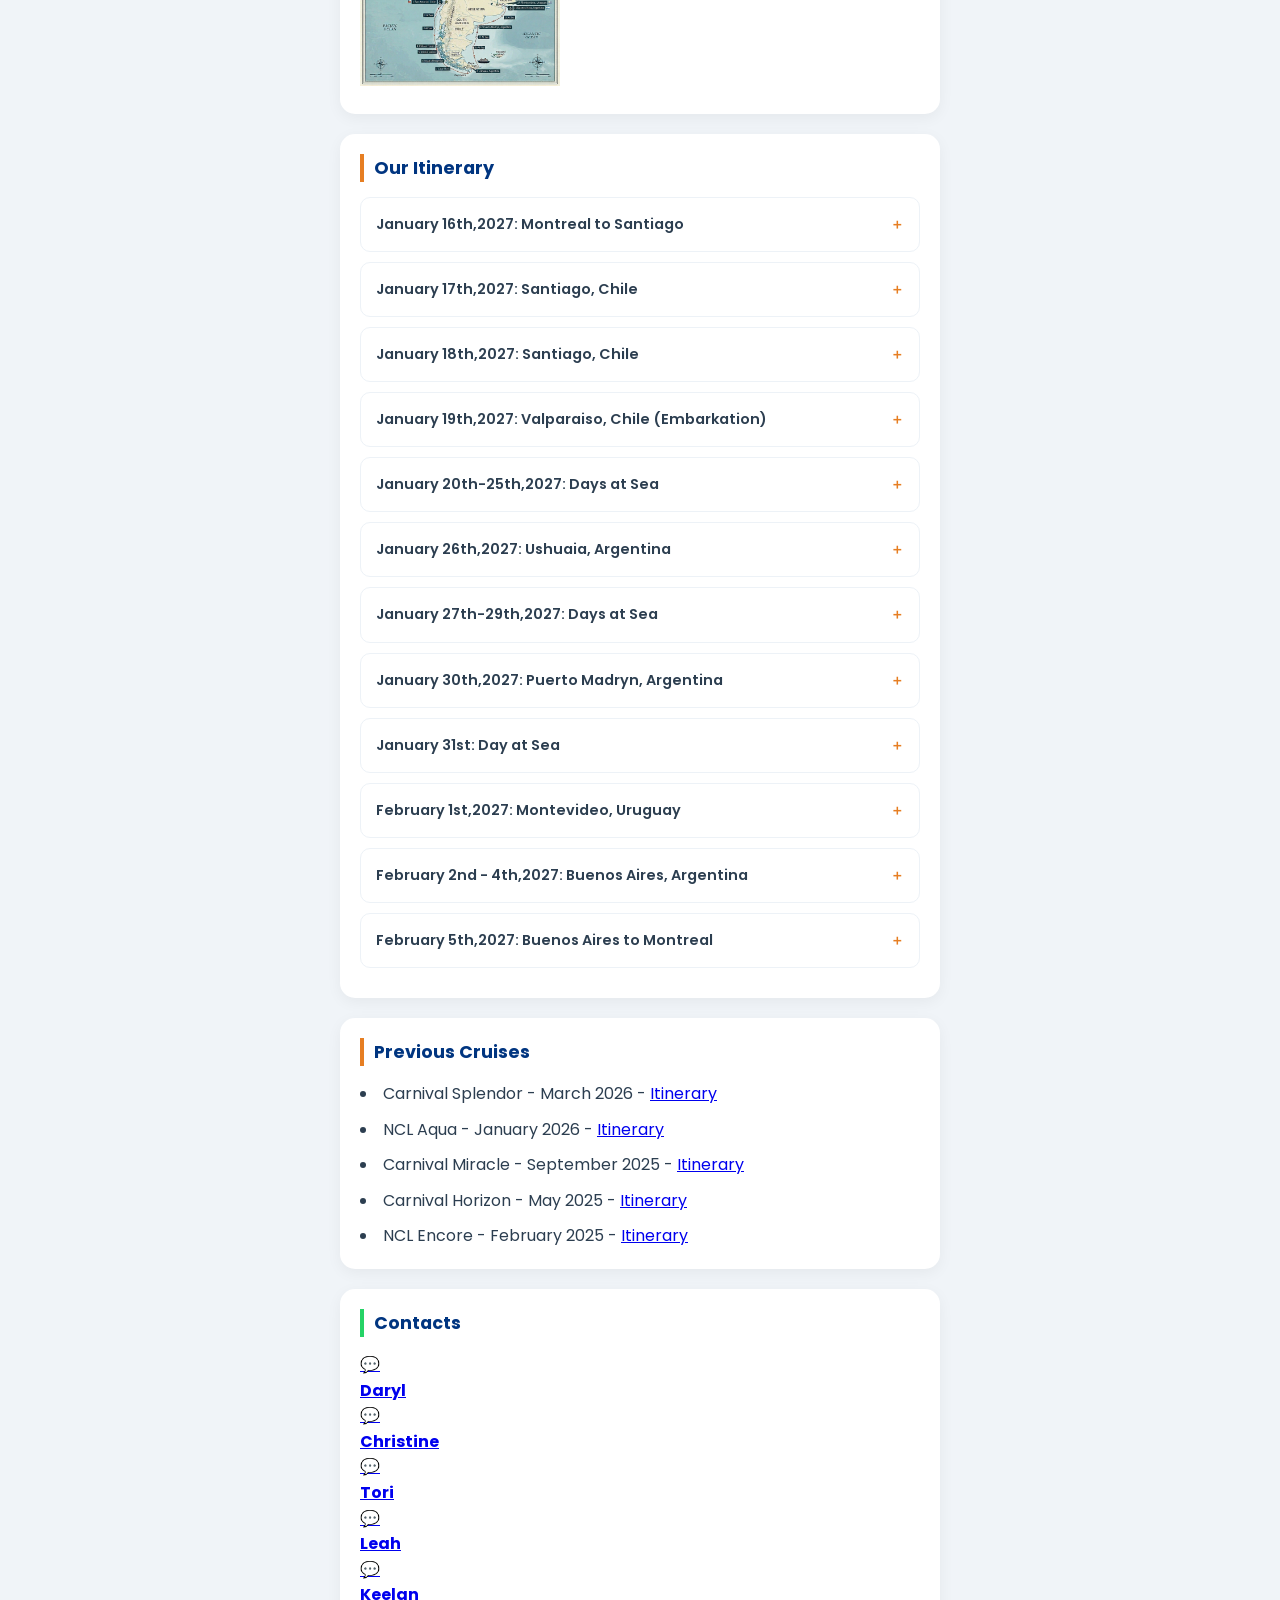
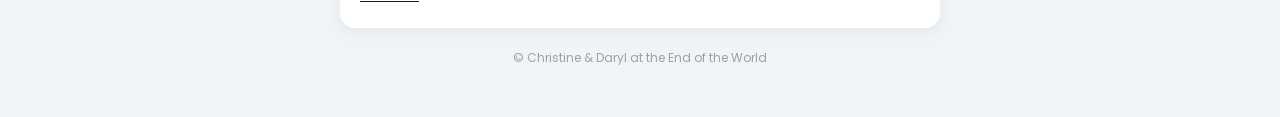
==== commit 806ce440: "Add files via upload" ====
--- a/index.html
+++ b/index.html
@@ -318,12 +318,12 @@
                 </div>
             </details>
 			<details class="itinerary-item" data-date="2027-01-19">
-                <summary>January 19th,2027: San Antonio, Chile (Embarkation)</summary>
+                <summary>January 19th,2027: Valparaiso, Chile (Embarkation)</summary>
                 <div class="details-content">
                     <p> <br>
-					<a href="https://www.webcamhopper.com/map/5955.html">Harbor Webcam</a></p>
-                    <div class="info-links">
-                        <a href="https://www.accuweather.com/en/cl/san-antonio/56788/weather-forecast/56788">San Antonio Weather</a>
+					<a href="https://www.webcamtaxi.com/en/chile/valparaiso-region/seaport-city-cam.html">Valparaiso Webcam</a></p>
+                    <div class="info-links">
+                        <a href="https://www.accuweather.com/en/cl/valparaiso/61328/weather-forecast/61328">Valparaiso Weather</a>
 						
                     </div>
                 </div>
@@ -336,7 +336,7 @@
 					<p>January 22 - Chilean Fjords<br>
 					<p>January 23 - Amalia Glacier<br>
 					<p>January 24 - Strait of Magellan<br>
-					<p>January 25 - Cape Horn<br>
+					<p>January 25 - Beagle Channel<br>
                     <div class="info-links">
                         <a href="https://www.cruisemapper.com/?imo=9801691" class="btn" target="_blank">Ship Location</a>
 						
@@ -357,7 +357,9 @@
 			<details class="itinerary-item" data-date="2027-01-27">
                 <summary>January 27th-29th,2027: Days at Sea</summary>
                 <div class="details-content">
-                   
+					<p>January 27 - Cape Horn<br>
+					<p>January 28 - Sea Day<br>
+					<p>January 29 - Sea Day<br>
                     <div class="info-links">
                         <a href="https://www.cruisemapper.com/?imo=9801691" class="btn" target="_blank">Ship Location</a>
 						
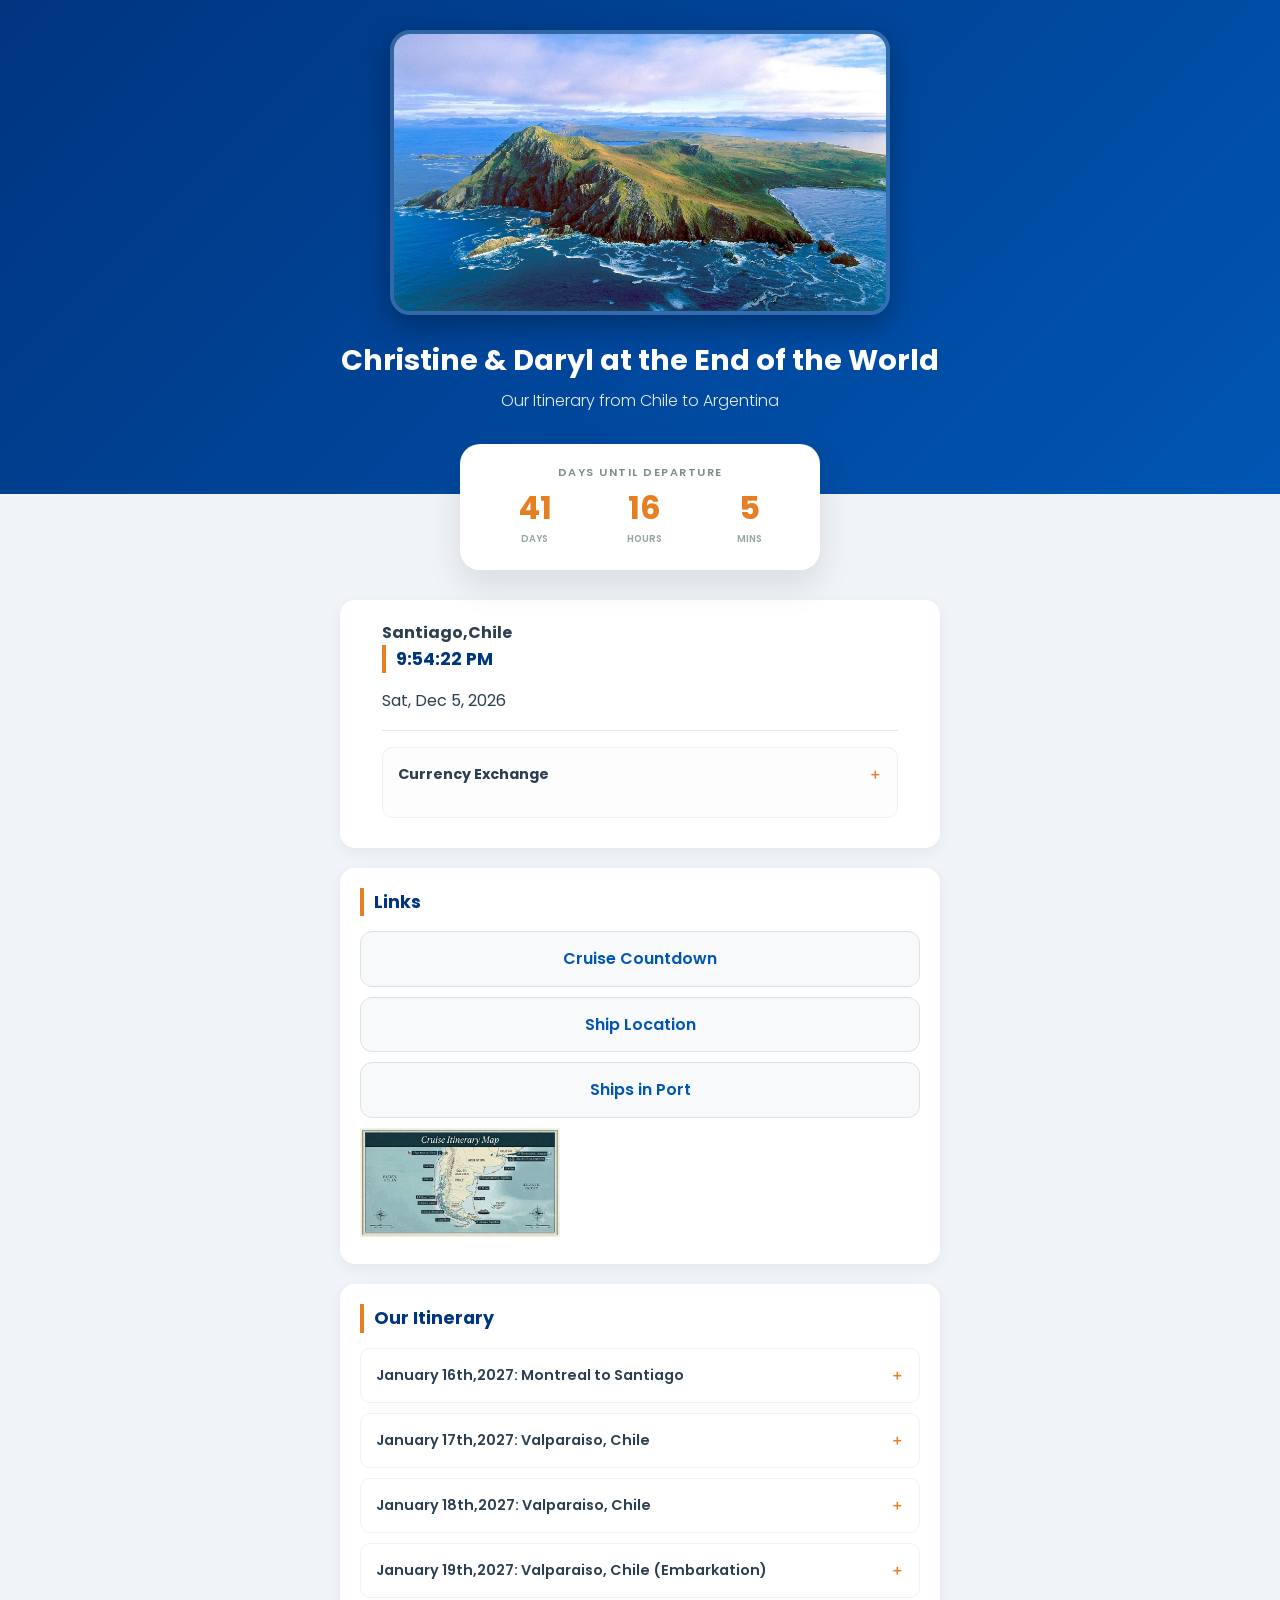
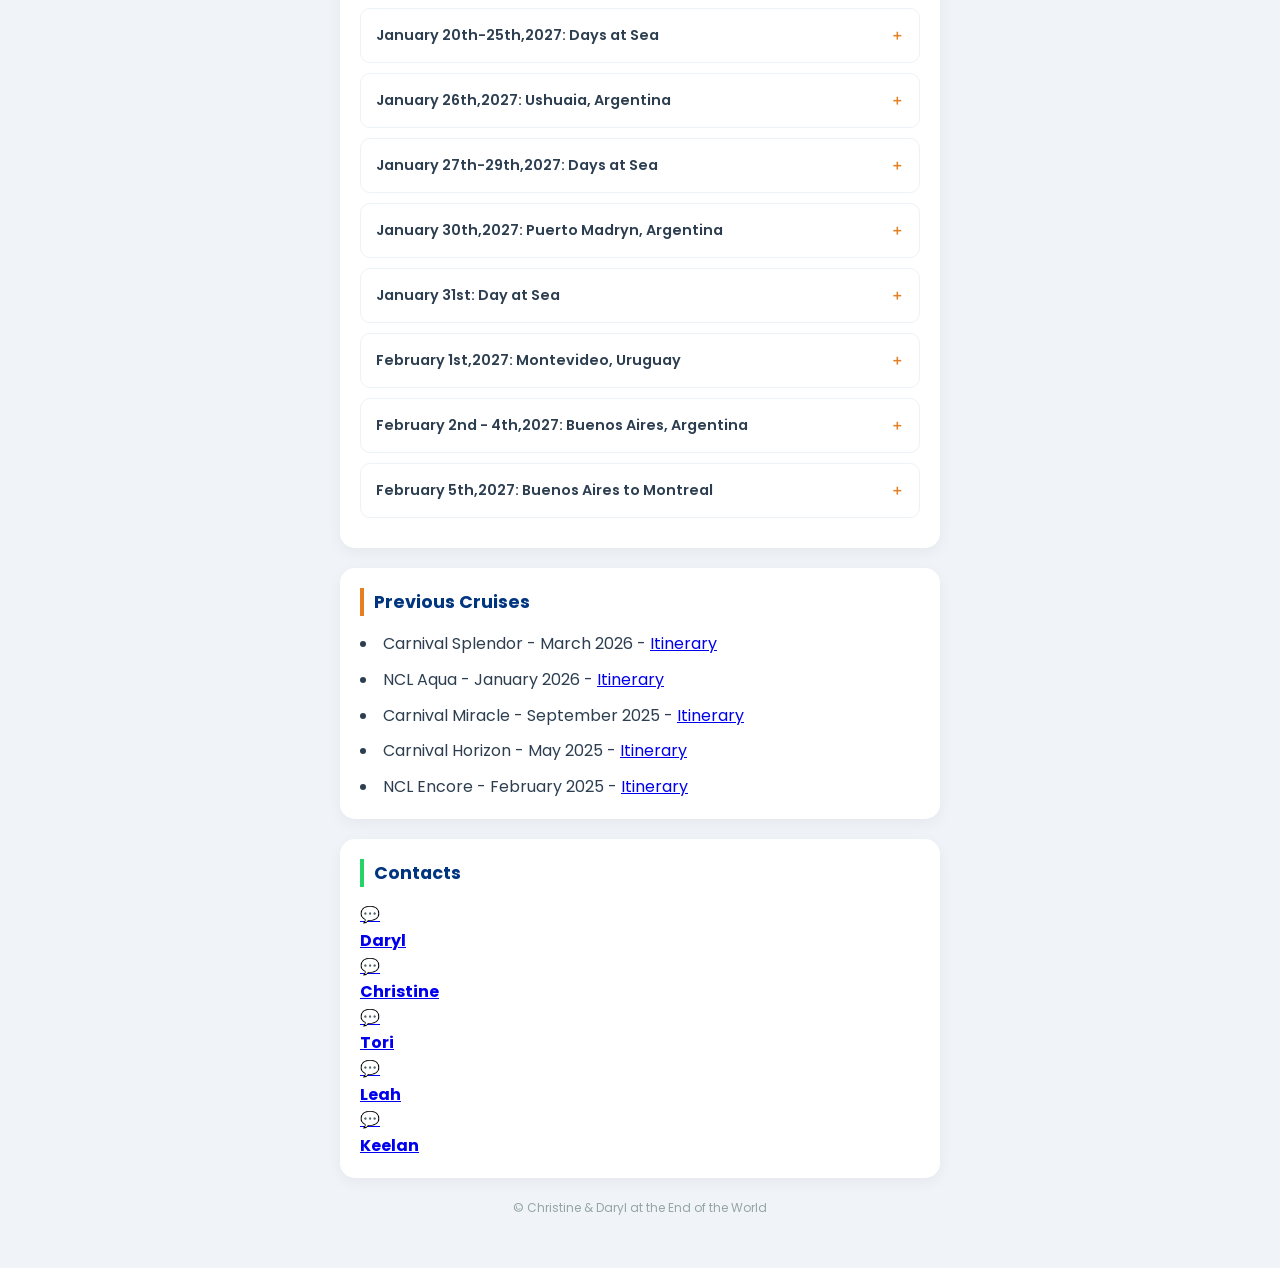
==== commit 53c391e5: "Add files via upload" ====
--- a/index.html
+++ b/index.html
@@ -235,38 +235,29 @@
 			
 			
 			<!-- Mobile-Friendly Flexbox Wrapper -->
-			<div id="currency-card" class="currency-card">
-			<!-- Main Section Header -->
-			<span class="currency-label" id="currency-label" style="display: block; margin-bottom: 16px; font-weight: bold;">Currency Exchange</span>
+			<details id="currency-card" class="currency-card" closed>
+			<!-- Main Section Header (Acts as the clickable toggle) -->
+			<summary class="currency-label" id="currency-label" style="cursor: pointer; margin-bottom: 16px; font-weight: bold; user-select: none;">
+				Currency Exchange
+			</summary>
 			
 			<!-- Mobile-Friendly Row Wrapper -->
 			<div class="iframe-row" style="display: flex; flex-wrap: wrap; gap: 20px; justify-content: center;">
 				
 				<!-- Iframe 1 Block -->
 				<div class="iframe-item" style="display: flex; flex-direction: column; align-items: center; flex: 0 1 250px;">
-					<span class="widget-sublabel" style="font-size: 14px; color: #475569; margin-bottom: 6px; font-weight: 500;">CHILE</span>
-					<iframe
-						src="https://widget.currency.wiki/v3/embed?style=compact&size=small&theme=auto&accent=475569&lang=en-US&from=CAD&to=CLP&amount=1&lock=0&flags=1&labels=0&swap=1&branding=1&brandinglink=1&symbol=1&format=auto&decimals=2&dropdown=top10&width=250&height=160"
-						width="250"
-						height="160"
-						frameborder="0"
-						style="border-radius: 12px; overflow: hidden;"
-					></iframe>
+				<span class="widget-sublabel" style="font-size: 14px; color: #475569; margin-bottom: 6px; font-weight: 500;">CHILE</span>
+				<iframe src="https://widget.currency.wiki/v3/embed?style=compact&size=small&theme=auto&accent=475569&lang=en-US&from=CAD&to=CLP&amount=1&lock=0&flags=1&labels=0&swap=1&branding=1&brandinglink=1&symbol=1&format=auto&decimals=2&dropdown=top10&width=250&height=160" width="250" height="160" frameborder="0" style="border-radius: 12px; overflow: hidden;"></iframe>
 				</div>
-
+			
 				<!-- Duplicate Iframe 2 Block -->
 				<div class="iframe-item" style="display: flex; flex-direction: column; align-items: center; flex: 0 1 250px;">
-					<span class="widget-sublabel" style="font-size: 14px; color: #475569; margin-bottom: 6px; font-weight: 500;">ARGENTINA</span>
-					<iframe
-						src="https://widget.currency.wiki/v3/embed?style=compact&size=small&theme=auto&accent=475569&lang=en-US&from=CAD&to=ARS&amount=1&lock=0&flags=1&labels=0&swap=1&branding=1&brandinglink=1&symbol=1&format=auto&decimals=2&dropdown=top10&width=250&height=160"
-						width="250"
-						height="160"
-						frameborder="0"
-						style="border-radius: 12px; overflow: hidden;"
-					></iframe>
+				<span class="widget-sublabel" style="font-size: 14px; color: #475569; margin-bottom: 6px; font-weight: 500;">ARGENTINA</span>
+				<iframe src="https://widget.currency.wiki/v3/embed?style=compact&size=small&theme=auto&accent=475569&lang=en-US&from=CAD&to=ARS&amount=1&lock=0&flags=1&labels=0&swap=1&branding=1&brandinglink=1&symbol=1&format=auto&decimals=2&dropdown=top10&width=250&height=160" width="250" height="160" frameborder="0" style="border-radius: 12px; overflow: hidden;"></iframe>
 				</div>
-
+			
 			</div>
+			</details>
 		
 		</div>
 		</section>
@@ -290,29 +281,30 @@
                 <summary>January 16th,2027: Montreal to Santiago</summary>
                 <div class="details-content">
                     <p> YUL Departure: 5:45PM<br>
-                        SCL Arrival: 6:55am </p>
+                        SCL Arrival: 6:55am (Jan 17) </p>
                     <div class="info-links">
                         <a href="https://www.flightaware.com/live/flight/ACA52" target="_blank">YUL - SCL</a>
                     </div>
                 </div>
             </details>
             <details class="itinerary-item" data-date="2027-01-17">
-                <summary>January 17th,2027: Santiago, Chile</summary>
+                <summary>January 17th,2027: Valparaiso, Chile</summary>
+                <div class="details-content">
+                    <p> Arrival - Airport transfer to AirBNB in Valparaiso<br>
+					
+                    <div class="info-links">
+						<a href="https://maps.app.goo.gl/a9VE4ujRpMDiBrdY9">AirBNB Location</a>
+                        <a href="https://www.accuweather.com/en/cl/valparaiso/61328/weather-forecast/61328">Valparaiso Weather</a>
+						
+                    </div>
+                </div>
+            </details>
+			<details class="itinerary-item" data-date="2027-01-18">
+                <summary>January 18th,2027: Valparaiso, Chile</summary>
                 <div class="details-content">
                     <p> Sightseeing<br>
-					
-                    <div class="info-links">
-                        <a href="https://www.accuweather.com/en/cl/santiago/60449/weather-forecast/60449">Santiago Weather</a>
-						
-                    </div>
-                </div>
-            </details>
-			<details class="itinerary-item" data-date="2027-01-18">
-                <summary>January 18th,2027: Santiago, Chile</summary>
-                <div class="details-content">
-                    <p> Sightseeing<br>
-                    <div class="info-links">
-                        <a href="https://www.accuweather.com/en/cl/santiago/60449/weather-forecast/60449">Santiago Weather</a>
+                    <div class="info-links">
+                        <a href="https://www.accuweather.com/en/cl/valparaiso/61328/weather-forecast/61328">Valparaiso Weather</a>
 						
                     </div>
                 </div>
